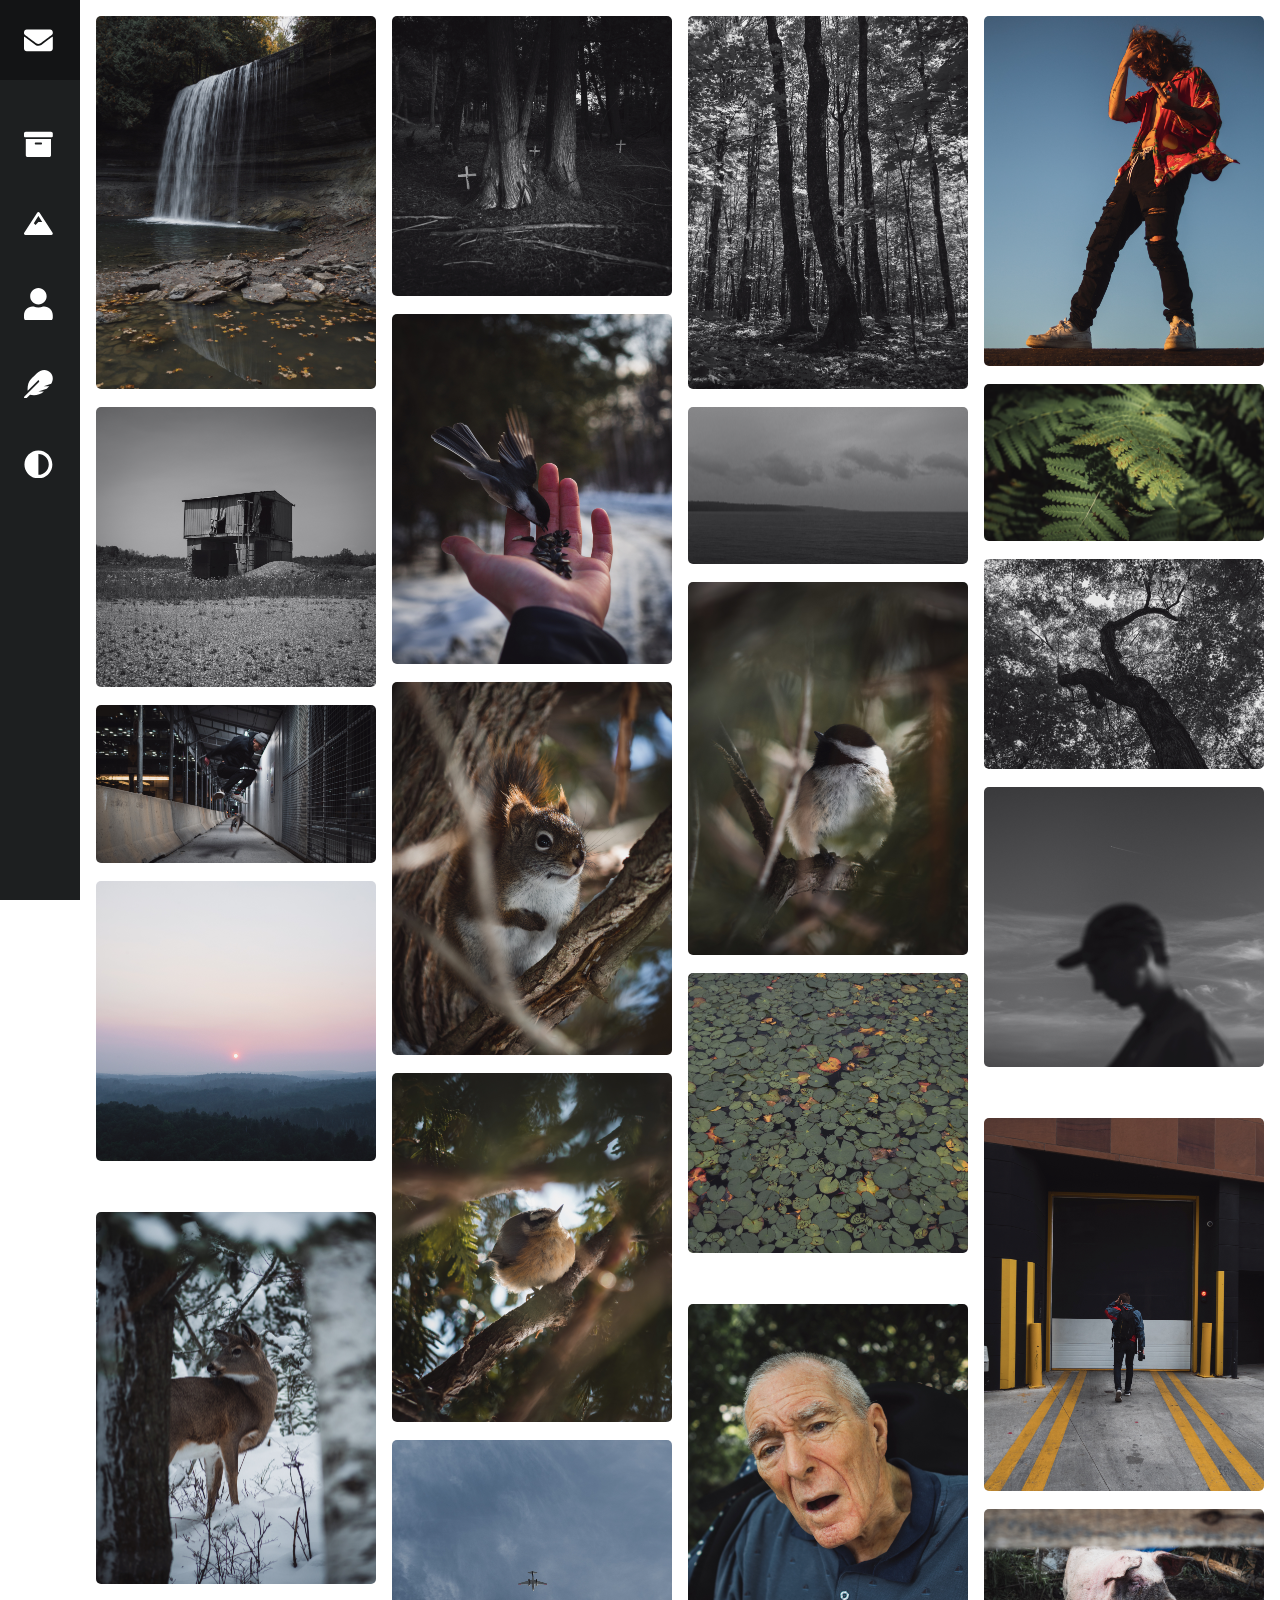
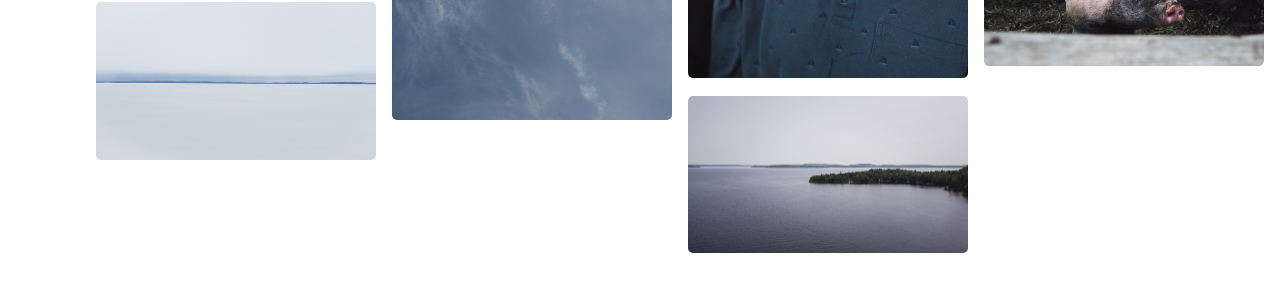
==== index.html @ 5388bd28 "Update index.html Trying out a change to the site to see if my files are updating" ====
<!DOCTYPE html>
<html lang="en">
    <meta charset="UTF-8">
    <meta http-equiv="X-UA-Compatible" content="IE=edge">
    <meta name="viewport" content="width=device-width, initial-scale=1.0">
    <title>Mvrshll</title>
    <link rel="icon" type="image/png" href="GFX/FAVICON/logo-16x16.png"/>
    <link rel="icon" type="image/png" href="GFX/FAVICON/logo-32x32.png"/>
    <link rel="icon" type="image/png" href="GFX/FAVICON/logo-96x96.png"/>
    <link rel="stylesheet" href="style.css">
    <style> @import url('https://fonts.googleapis.com/css2?family=Teko:wght@500&display=swap');</style>

    <!-- Google tag (gtag.js) -->
<script async src="https://www.googletagmanager.com/gtag/js?id=G-ZHPRBBFTCE"></script>
<script>
  window.dataLayer = window.dataLayer || [];
  function gtag(){dataLayer.push(arguments);}
  gtag('js', new Date());

  gtag('config', 'G-ZHPRBBFTCE');
  
</script>
</head>
<body>
    
    <nav class="navbar">
        <ul class="navbar-nav">
            <li class="mail">
                <a href="mailto:cammarshxll@gmail.com" class="nav-link">
                    <span class="link-text">Say Hello!</span>
                    <svg aria-hidden="true" focusable="false" data-prefix="fas" data-icon="envelope" class="svg-inline--fa fa-envelope fa-w-16" role="img" xmlns="http://www.w3.org/2000/svg" viewBox="0 0 512 512"><path fill="currentColor" d="M502.3 190.8c3.9-3.1 9.7-.2 9.7 4.7V400c0 26.5-21.5 48-48 48H48c-26.5 0-48-21.5-48-48V195.6c0-5 5.7-7.8 9.7-4.7 22.4 17.4 52.1 39.5 154.1 113.6 21.1 15.4 56.7 47.8 92.2 47.6 35.7.3 72-32.8 92.3-47.6 102-74.1 131.6-96.3 154-113.7zM256 320c23.2.4 56.6-29.2 73.4-41.4 132.7-96.3 142.8-104.7 173.4-128.7 5.8-4.5 9.2-11.5 9.2-18.9v-19c0-26.5-21.5-48-48-48H48C21.5 64 0 85.5 0 112v19c0 7.4 3.4 14.3 9.2 18.9 30.6 23.9 40.7 32.4 173.4 128.7 16.8 12.2 50.2 41.8 73.4 41.4z"></path>
                    </svg>
                </a>
            </li>
            <li class="nav-item">
                <a href="#place-1" onclick="Section1_visble()" class="nav-link">
                    <svg aria-hidden="true" focusable="false" data-prefix="fas" data-icon="archive" class="svg-inline--fa fa-archive fa-w-16" role="img" xmlns="http://www.w3.org/2000/svg" viewBox="0 0 512 512"><path fill="currentColor" d="M32 448c0 17.7 14.3 32 32 32h384c17.7 0 32-14.3 32-32V160H32v288zm160-212c0-6.6 5.4-12 12-12h104c6.6 0 12 5.4 12 12v8c0 6.6-5.4 12-12 12H204c-6.6 0-12-5.4-12-12v-8zM480 32H32C14.3 32 0 46.3 0 64v48c0 8.8 7.2 16 16 16h480c8.8 0 16-7.2 16-16V64c0-17.7-14.3-32-32-32z"></path></svg>
                    <span class="link-text">Archive</span> 
                </a>
            </li> 
            <li class="nav-item">
                <a href="#place-2" onclick="Section2_visble()" class="nav-link">  
                    <svg aria-hidden="true" focusable="false" data-prefix="fas" data-icon="mountain" class="svg-inline--fa fa-mountain fa-w-20" role="img" xmlns="http://www.w3.org/2000/svg" viewBox="0 0 640 512"><path fill="currentColor" d="M634.92 462.7l-288-448C341.03 5.54 330.89 0 320 0s-21.03 5.54-26.92 14.7l-288 448a32.001 32.001 0 0 0-1.17 32.64A32.004 32.004 0 0 0 32 512h576c11.71 0 22.48-6.39 28.09-16.67a31.983 31.983 0 0 0-1.17-32.63zM320 91.18L405.39 224H320l-64 64-38.06-38.06L320 91.18z"></path></svg>
                    <span class="link-text">Landscape</span> 
                </a>
            </li>
            <li class="nav-item">
                <a href="#place-3" onclick="Section3_visble()" class="nav-link">
                    <svg aria-hidden="true" focusable="false" data-prefix="fas" data-icon="user" class="svg-inline--fa fa-user fa-w-14" role="img" xmlns="http://www.w3.org/2000/svg" viewBox="0 0 448 512"><path fill="currentColor" d="M224 256c70.7 0 128-57.3 128-128S294.7 0 224 0 96 57.3 96 128s57.3 128 128 128zm89.6 32h-16.7c-22.2 10.2-46.9 16-72.9 16s-50.6-5.8-72.9-16h-16.7C60.2 288 0 348.2 0 422.4V464c0 26.5 21.5 48 48 48h352c26.5 0 48-21.5 48-48v-41.6c0-74.2-60.2-134.4-134.4-134.4z"></path>
                    </svg>
                    <span class="link-text">Portrait</span> 
                </a>
            </li>
            <li class="nav-item">
                <a href="#place-4" onclick="Section4_visble()" class="nav-link">
                    <svg aria-hidden="true" focusable="false" data-prefix="fas" data-icon="feather" class="svg-inline--fa fa-feather fa-w-16" role="img" xmlns="http://www.w3.org/2000/svg" viewBox="0 0 512 512"><path fill="currentColor" d="M467.14 44.84c-62.55-62.48-161.67-64.78-252.28 25.73-78.61 78.52-60.98 60.92-85.75 85.66-60.46 60.39-70.39 150.83-63.64 211.17l178.44-178.25c6.26-6.25 16.4-6.25 22.65 0s6.25 16.38 0 22.63L7.04 471.03c-9.38 9.37-9.38 24.57 0 33.94 9.38 9.37 24.6 9.37 33.98 0l66.1-66.03C159.42 454.65 279 457.11 353.95 384h-98.19l147.57-49.14c49.99-49.93 36.38-36.18 46.31-46.86h-97.78l131.54-43.8c45.44-74.46 34.31-148.84-16.26-199.36z"></path>
                    </svg>
                    <span class="link-text">Wildlife</span> 
                </a>
            </li>
            <li class="nav-item">
                <a href="#place-5" onclick="Section5_visble()" class="nav-link">
                    <svg aria-hidden="true" focusable="false" data-prefix="fas" data-icon="adjust" class="svg-inline--fa fa-adjust fa-w-16" role="img" xmlns="http://www.w3.org/2000/svg" viewBox="0 0 512 512"><path fill="currentColor" d="M8 256c0 136.966 111.033 248 248 248s248-111.034 248-248S392.966 8 256 8 8 119.033 8 256zm248 184V72c101.705 0 184 82.311 184 184 0 101.705-82.311 184-184 184z"></path>
                    </svg>
                    <span class="link-text">Monochrome</span> 
                </a>
            </li>
        </ul>
    </nav>

<main>

<div id="Section1">
    <div class="container">
        <div class="image">
            <img src="GFX/PHOTOGRAPHY/1.jpg" alt="">
        </div>
        <div class="image">
            <img src="GFX/PHOTOGRAPHY/2.jpg" alt="">
        </div>
        <div class="image">
            <img src="GFX/PHOTOGRAPHY/21.jpg" alt="">
        </div>
        <div class="image">
            <img src="GFX/PHOTOGRAPHY/4.jpg" alt="">
        </div>
        <div class="image">
            <img src="GFX/PHOTOGRAPHY/29.jpg" alt="">
        </div>
        <div class="image">
            <img src="GFX/PHOTOGRAPHY/5.jpg" alt="">
        </div>
        <div class="image">
            <img src="GFX/PHOTOGRAPHY/6.jpg" alt="">
        </div>
        <div class="image">
            <img src="GFX/PHOTOGRAPHY/14.jpg" alt="">
        </div>
        <div class="image">
            <img src="GFX/PHOTOGRAPHY/7.jpg" alt="">
        </div>
        <div class="image">
            <img src="GFX/PHOTOGRAPHY/8.jpg" alt="">
        </div>
        <div class="image">
            <img src="GFX/PHOTOGRAPHY/10.jpg" alt="">
        </div>
        <div class="image">
            <img src="GFX/PHOTOGRAPHY/11.jpg" alt="">
        </div>
        <div class="image">
            <img src="GFX/PHOTOGRAPHY/12.jpg" alt="">
        </div>
        <div class="image">
            <img src="GFX/PHOTOGRAPHY/15.jpg" alt="">
        </div>
        <div class="image">
            <img src="GFX/PHOTOGRAPHY/9.jpg" alt="">
        </div>
        <div class="image">
            <img src="GFX/PHOTOGRAPHY/16.jpg" alt="">
        </div>
        <div class="image">
            <img src="GFX/PHOTOGRAPHY/23.jpg" alt="">
        </div>
        <div class="image">
            <img src="GFX/PHOTOGRAPHY/17.jpg" alt="">
        </div>
        <div class="image">
            <img src="GFX/PHOTOGRAPHY/3.jpg" alt="">
        </div>
        <div class="image">
            <img src="GFX/PHOTOGRAPHY/18.jpg" alt="">
        </div>
        <div class="image">
            <img src="GFX/PHOTOGRAPHY/25.jpg" alt="">
        </div>
        <div class="image">
            <img src="GFX/PHOTOGRAPHY/13.jpg" alt="">
        </div>
        <div class="image">
            <img src="GFX/PHOTOGRAPHY/19.jpg" alt="">
        </div>
        <div class="image">
            <img src="GFX/PHOTOGRAPHY/28.jpg" alt="">
        </div>
        <div class="image">
            <img src="GFX/PHOTOGRAPHY/22.jpg" alt="">
        </div>
        <div class="image">
            <img src="GFX/PHOTOGRAPHY/24.jpg" alt="">
        </div>
        <div class="image">
            <img src="GFX/PHOTOGRAPHY/26.jpg" alt="">
        </div>
        <div class="image">
            <img src="GFX/PHOTOGRAPHY/27.jpg" alt="">
        </div>
    </div>
</div>

<!-- SECTION ONE ARCHIVE -->

<div id="Section2">
    <div class="container">
        <div class="image">
            <img src="GFX/PHOTOGRAPHY/16.jpg" alt="">
        </div>
        <div class="image">
            <img src="GFX/PHOTOGRAPHY/1.jpg" alt="">
        </div>
        <div class="image">
            <img src="GFX/PHOTOGRAPHY/3.jpg" alt="">
        </div>
        <div class="image">
            <img src="GFX/PHOTOGRAPHY/4.jpg" alt="">
        </div>
        <div class="image">
            <img src="GFX/PHOTOGRAPHY/11.jpg" alt="">
        </div>
        <div class="image">
            <img src="GFX/PHOTOGRAPHY/6.jpg" alt="">
        </div>
        <div class="image">
            <img src="GFX/PHOTOGRAPHY/25.jpg" alt="">
        </div>
        <div class="image">
            <img src="GFX/PHOTOGRAPHY/26.jpg" alt="">
        </div>
    </div>
</div>

<!-- SECTION TWO LANDSCAPE -->

<div id="Section3">
    <div class="container">
        <div class="image">
            <img src="GFX/PHOTOGRAPHY/17.jpg" alt="">
        </div>
        <div class="image">
            <img src="GFX/PHOTOGRAPHY/18.jpg" alt="">
        </div>
        <div class="image">
            <img src="GFX/PHOTOGRAPHY/19.jpg" alt="">
        </div>
        <div class="image">
            <img src="GFX/PHOTOGRAPHY/21.jpg" alt="">
        </div>
        <div class="image">
            <img src="GFX/PHOTOGRAPHY/22.jpg" alt="">
        </div>
    </div>
</div>

<!-- SECTION THREE PORTRAIT -->

<div id="Section4">
    <div class="container">
        <div class="image">
            <img src="GFX/PHOTOGRAPHY/10.jpg" alt="">
        </div>
        <div class="image">
            <img src="GFX/PHOTOGRAPHY/5.jpg" alt="">
        </div>
        <div class="image">
            <img src="GFX/PHOTOGRAPHY/7.jpg" alt="">
        </div>
        <div class="image">
            <img src="GFX/PHOTOGRAPHY/8.jpg" alt="">
        </div>
        <div class="image">
            <img src="GFX/PHOTOGRAPHY/9.jpg" alt="">
        </div>
        <div class="image">
            <img src="GFX/PHOTOGRAPHY/23.jpg" alt="">
        </div>
        <div class="image">
            <img src="GFX/PHOTOGRAPHY/24.jpg" alt="">
        </div>
    </div>
</div>

<!-- SECTION FOUR WILDLIFE -->

<div id="Section5">
    <div class="container">
        <div class="image">
            <img src="GFX/PHOTOGRAPHY/2.jpg" alt="">
        </div>
        <div class="image">
            <img src="GFX/PHOTOGRAPHY/12.jpg" alt="">
        </div>
        <div class="image">
            <img src="GFX/PHOTOGRAPHY/13.jpg" alt="">
        </div>
        <div class="image">
            <img src="GFX/PHOTOGRAPHY/14.jpg" alt="">
        </div>
        <div class="image">
            <img src="GFX/PHOTOGRAPHY/15.jpg" alt="">
        </div>
        <div class="image">
            <img src="GFX/PHOTOGRAPHY/19.jpg" alt="">
        </div>
        <div class="image">
            <img src="GFX/PHOTOGRAPHY/27.jpg" alt="">
        </div>
        <div class="image">
            <img src="GFX/PHOTOGRAPHY/28.jpg" alt="">
        </div>
        <div class="image">
            <img src="GFX/PHOTOGRAPHY/29.jpg" alt="">
        </div>
    </div>
</div>

<!-- SECTION FIVE MONOCHROME -->


</main>
<script src="./main.js"></script>
</body>
</html>
---- style.css ----
:root {
    font-size: 16px;
    font-family: 'Teko', sans-serif;
    --text-primary: #ffffff;
    --text-secondary: #e1e1e1;
    --bg-primary: #1D1F20;
    --bg-secondary: #131415;
    --bg-main: #ffffff;
}

body {
    color: black;
    background-color: var(--bg-main);
    margin: 0;
    padding: 0;
    scroll-behavior: smooth;
}

body::-webkit-scrollbar {
    width: 0.8rem;
}

body::-webkit-scrollbar-track {
    background-color: var(--bg-main);
}

body::-webkit-scrollbar-thumb {
    background-color: var(--bg-primary);
}

/* BODY */

nav {
    z-index: 1;
}

.navbar {
    position: fixed;
    background-color: var(--bg-primary);
}

.navbar-nav {
    list-style: none;
    padding: 0;
    margin-top: 0;
    display: flex;
    flex-direction: column;
    align-items: center;
}

.nav-item {
    width: 100%;
    font-size: 1.3rem;
}

.nav-link {
    display: flex;
    align-items: center;
    flex-direction: row;
    height: 5rem;
    color: var(--text-primary);
    text-decoration: none;
    transition: var(--transition-speed);
}

.nav-link:hover {
    background: var(--bg-secondary);
    color: var(--text-secondary);
}

.nav-link svg {
    width: 1.8rem;
    margin: 0 1.5rem;
    margin-right: -0.5rem;
}

.link-text {
    display: none;
    margin-left: 1.8rem;
    margin-top: 0.4rem;
}

.navbar:hover .link-text {
    display: block;
}

.mail {
    font-weight: bold;
    margin-bottom: 1.5rem;
    color: var(--text-primary);
    background: var(--bg-secondary);
    font-size: 1.8rem;
    width: 100%;
}

.mail svg {
    transform: rotate(0deg);
    transition: transform 500ms;
}

.navbar:hover .mail svg {
    transform: rotate(360deg);
}

/* NAVIGATION BAR */

main {
    margin-left: 5rem;
    padding: 0.4rem;
}

.container {
    position: relative;
    column-count: 4;
    padding: 10px;
}

.image {
    display: inline-block;
    margin-bottom: 10px;
}

img {
    width: 100%;
    border-radius: 5px;
}

#Section2 {
    display: none;
  }
#Section3 {
    display: none;
  }
#Section4 {
    display: none;
  }
#Section5 {
    display: none;
  }

/* PHOTO GRID */

@media only screen and (max-width: 600px) {

    .navbar {
        bottom: 0;
        width: 100vw;
        height: 5rem;
    }

    .mail {
        display: none;
    }

    .navbar-nav {
        flex-direction: row;
    }

    .nav-link {
        justify-content: center;
    }

    main {
        margin: 0;
    }

    .navbar:hover .link-text {
        display: none;
    }

    .nav-link svg {
        margin-left: -0.5rem;
    }

}

@media only screen and (min-width: 600px) {
    
    .navbar {
        top: 0;
        width: 5rem;
        height: 100vh;
    }

    .navbar:hover {
        width: 16rem
    }

}

/* QUERIES FOR NAV */

@media only screen and (max-width: 1024px){

    .container {
        column-count: 3;
    }

}


@media only screen and (max-width: 812px){

    .container {
        column-count: 2;
    }

}

@media only screen and (max-width: 500px){

    .container {
        column-count: 1;
    }

}

/* QUERIES FOR GRID */
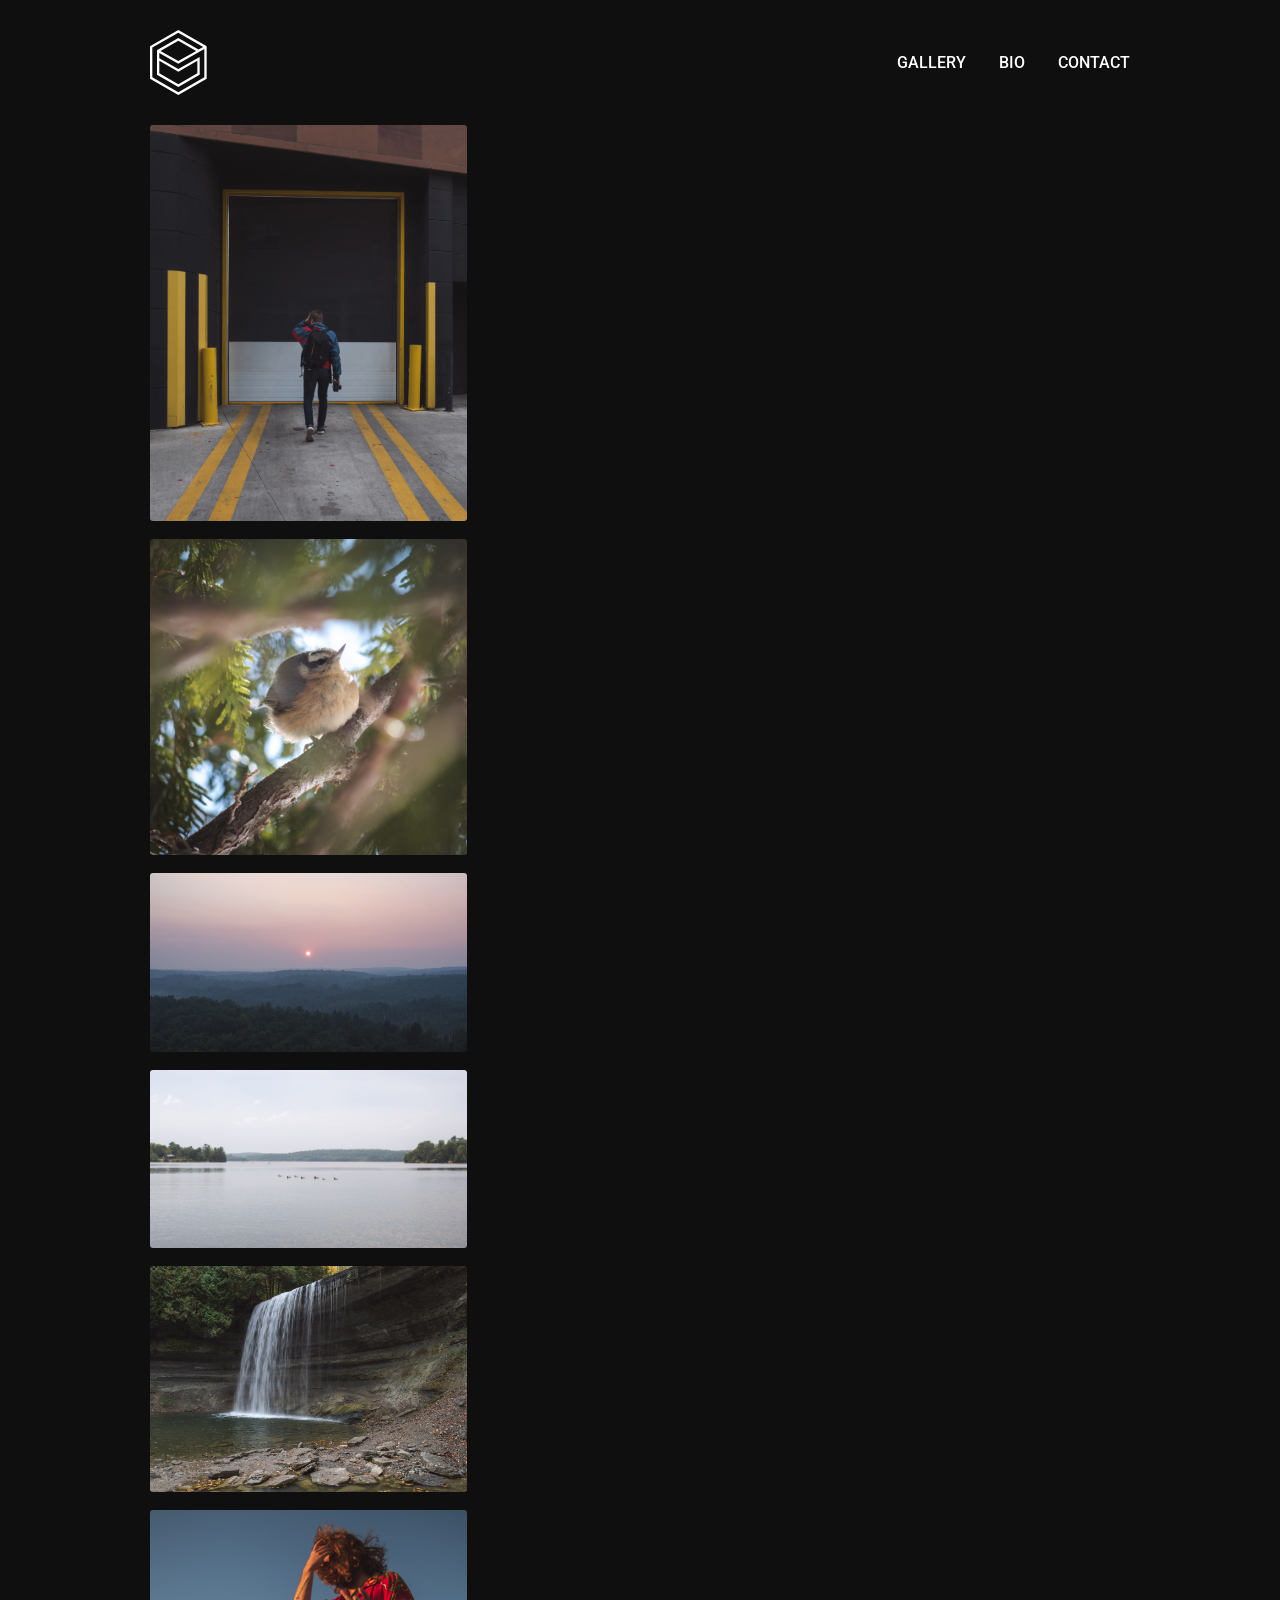
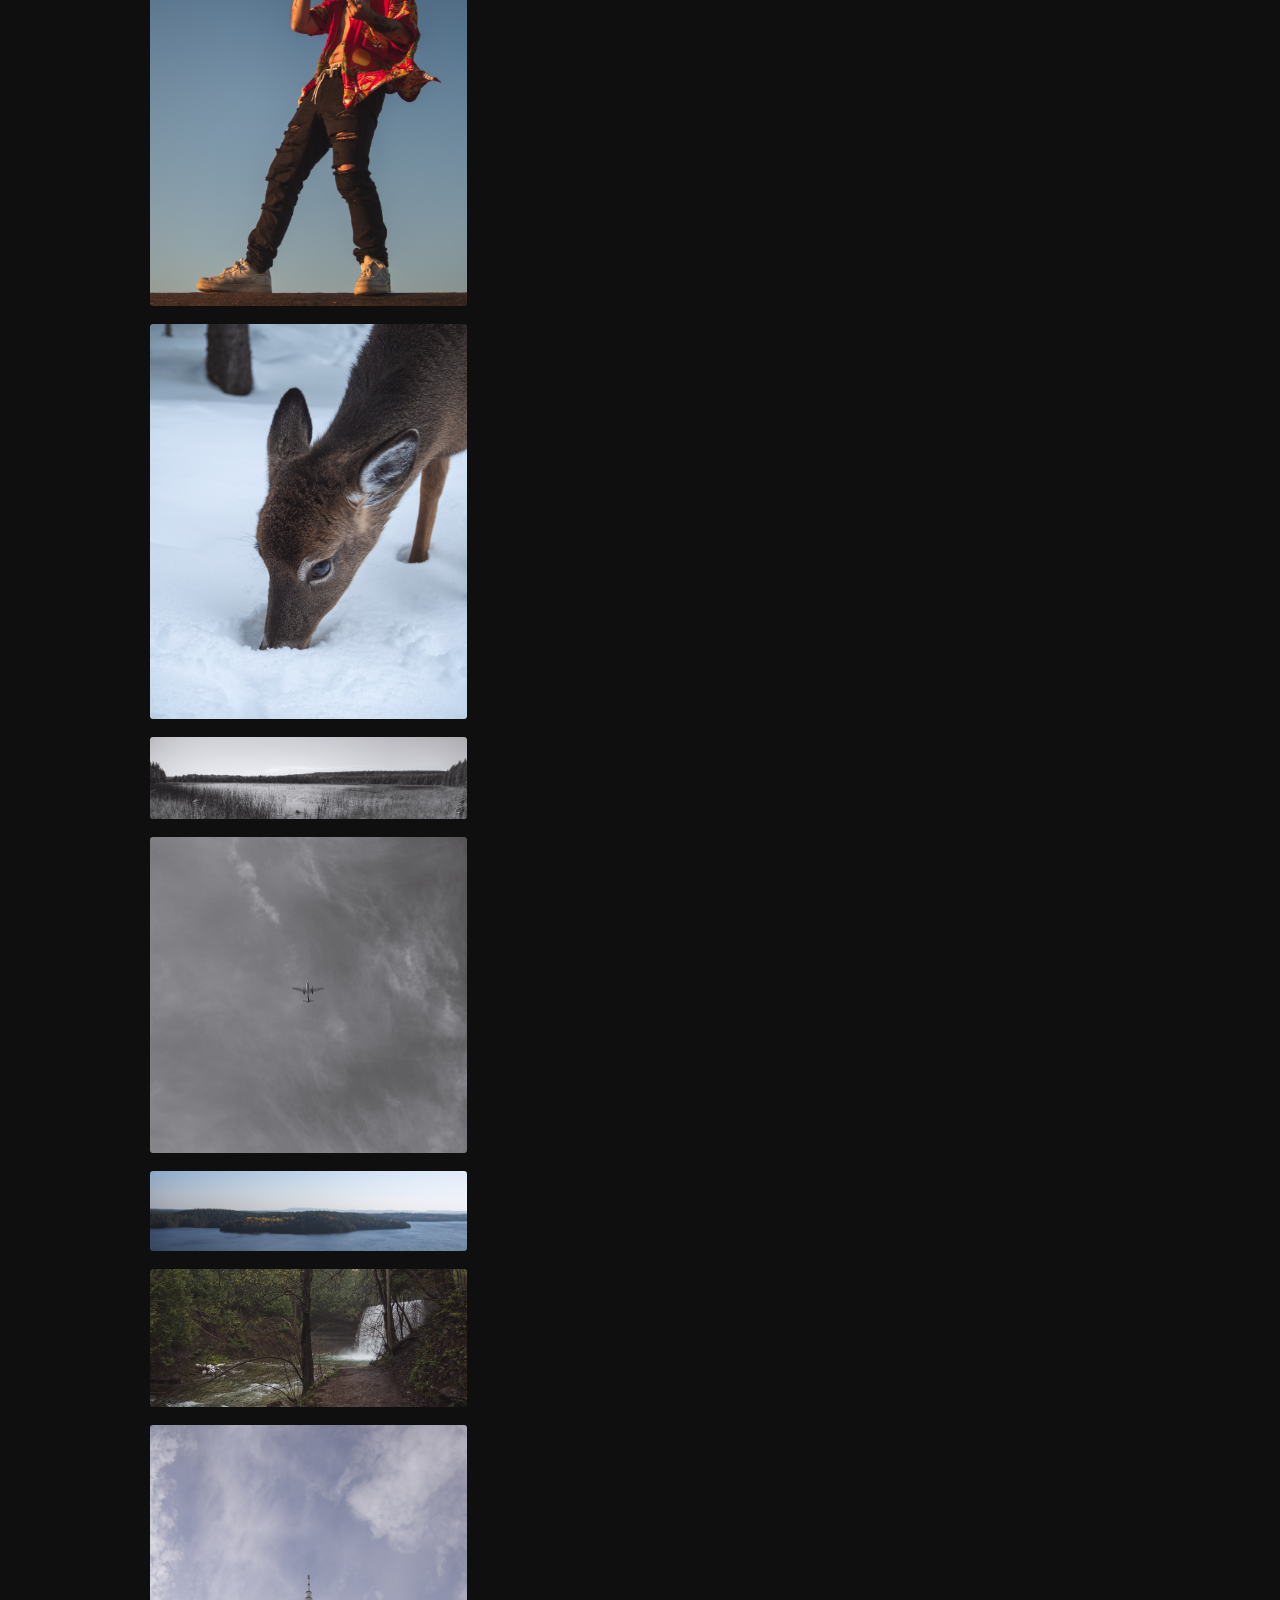
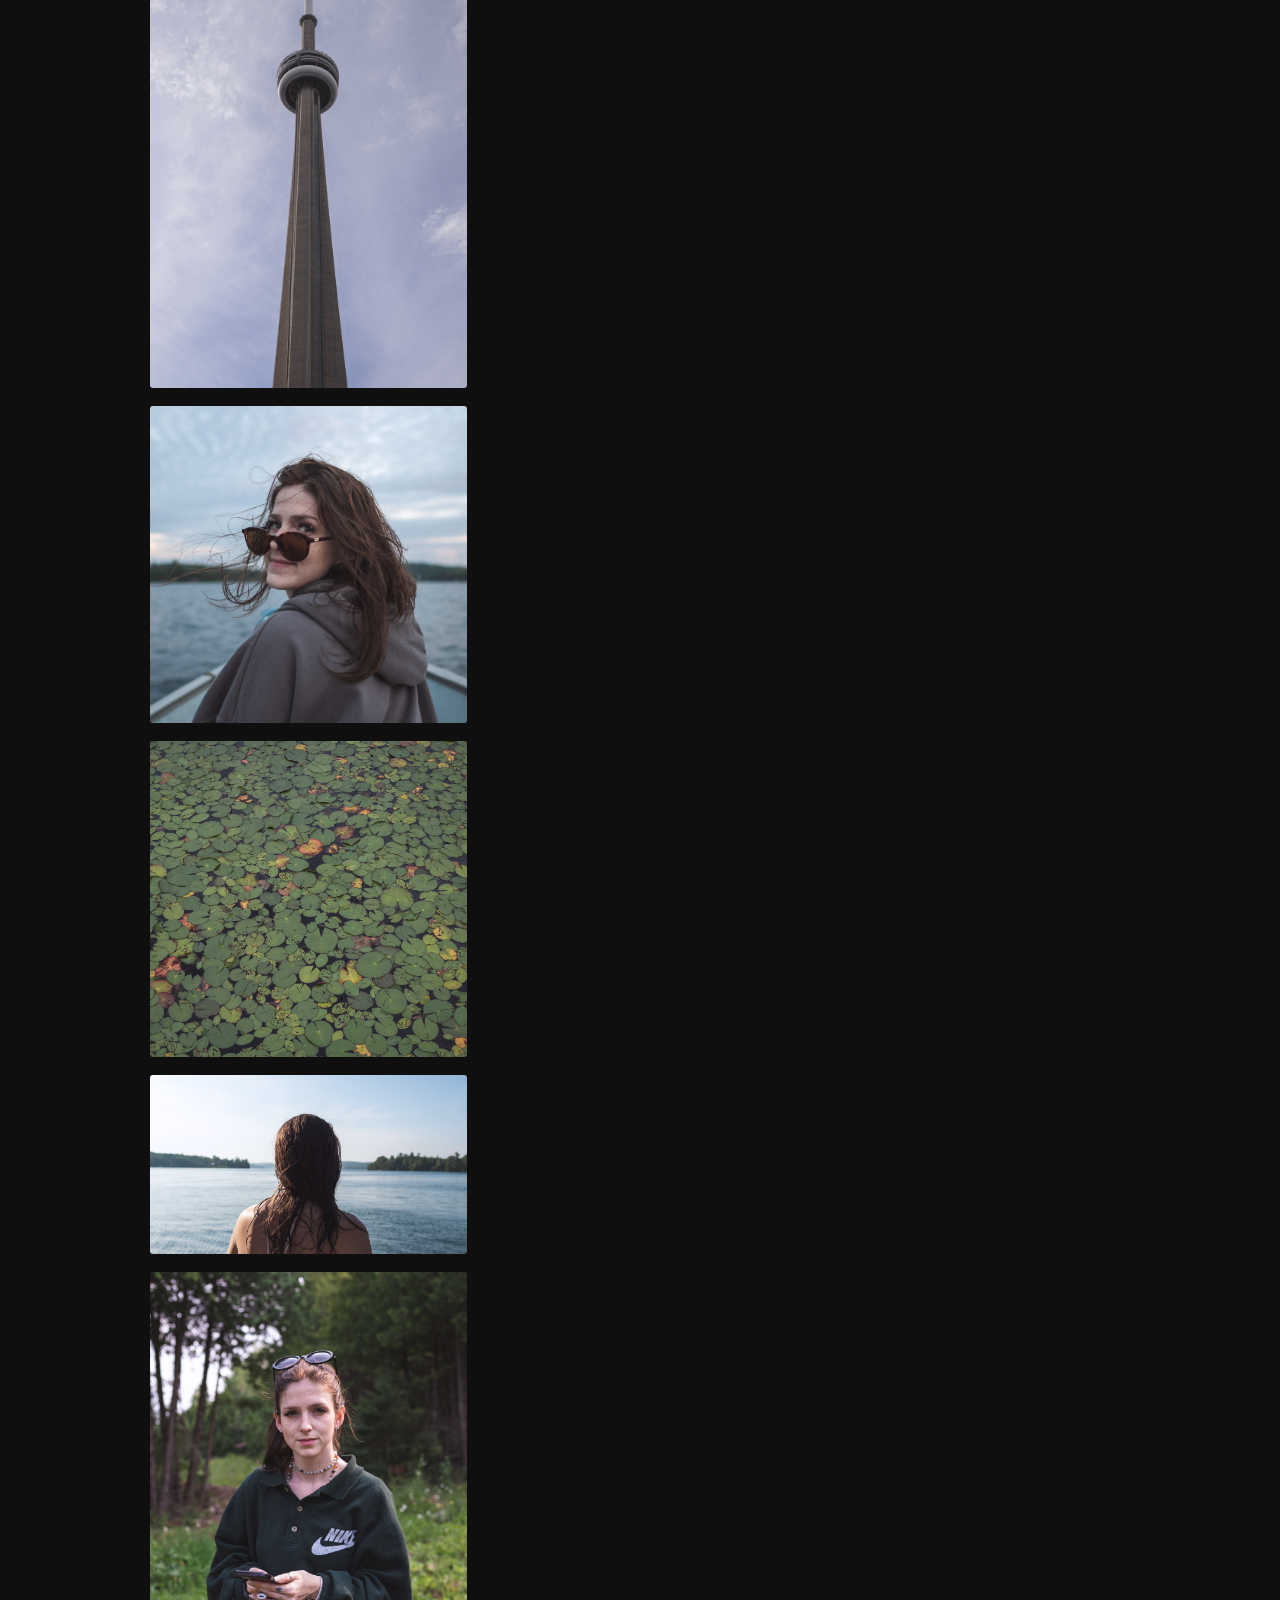
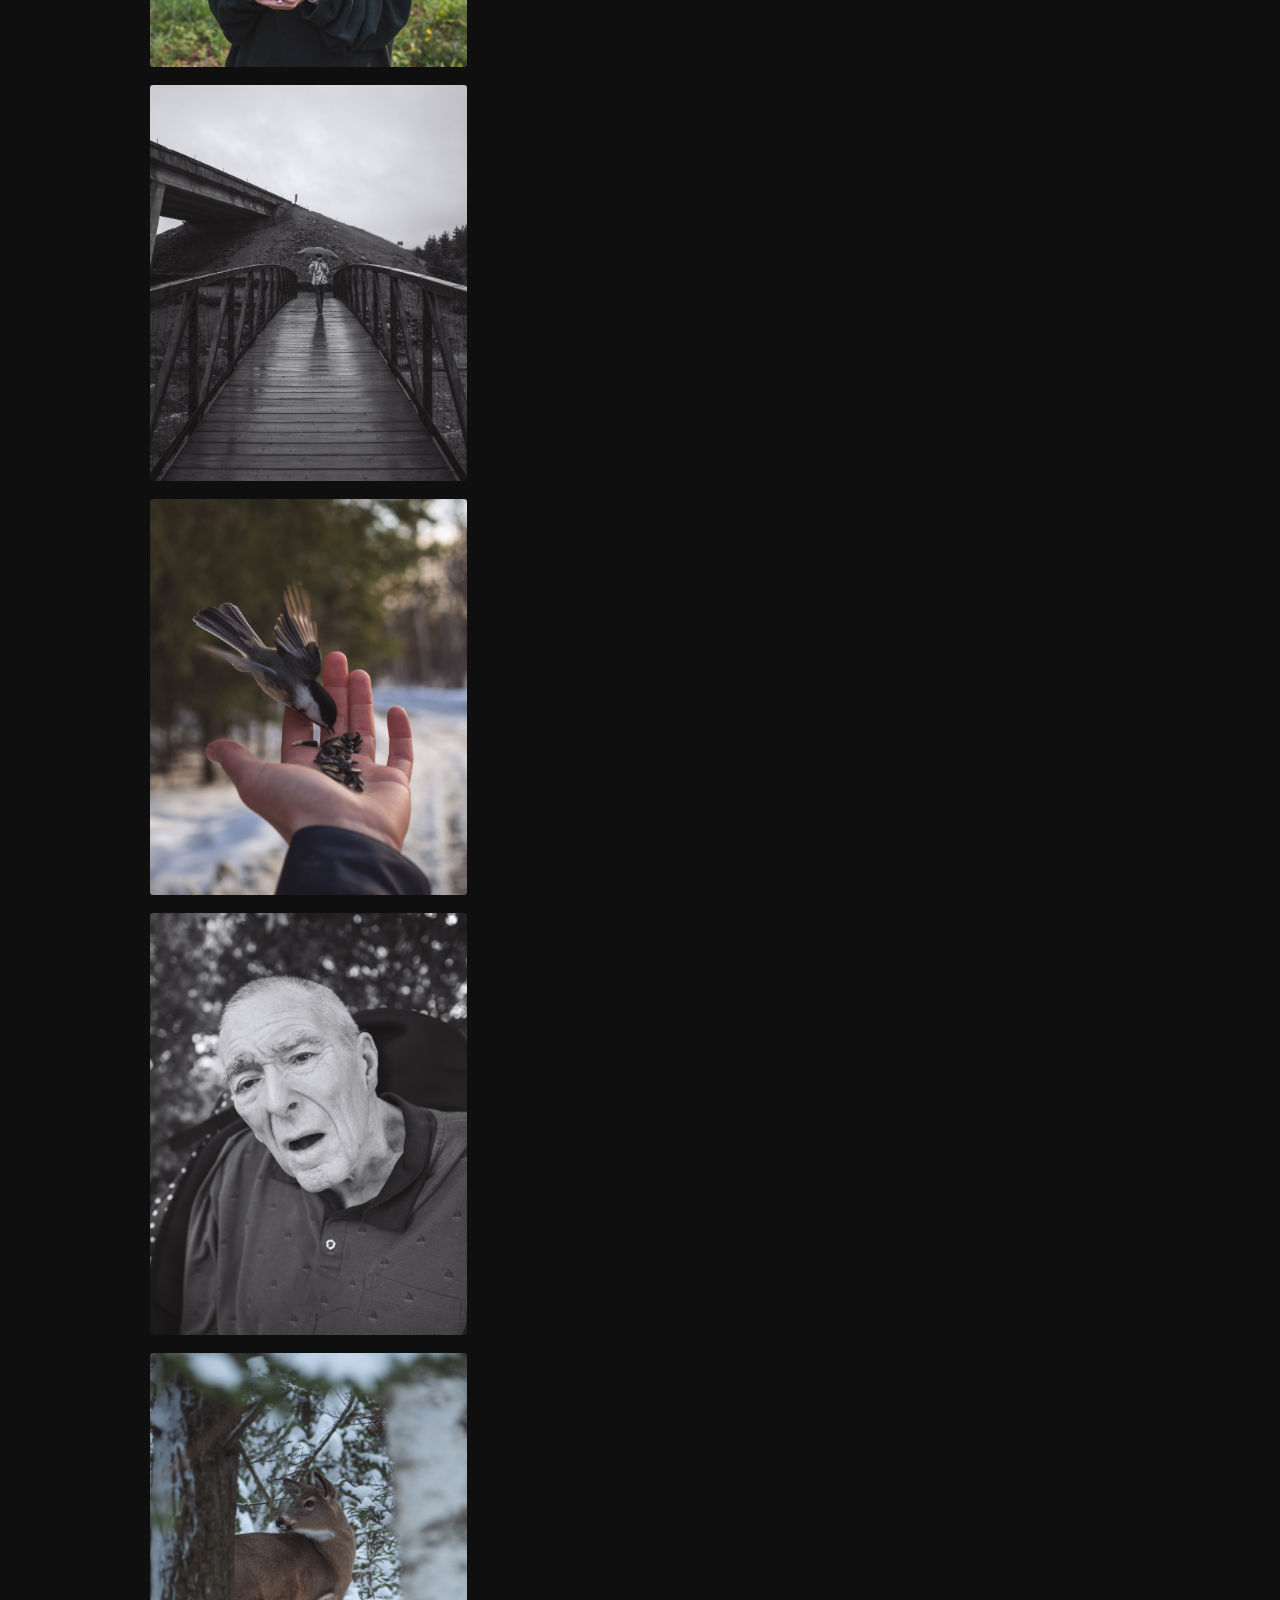
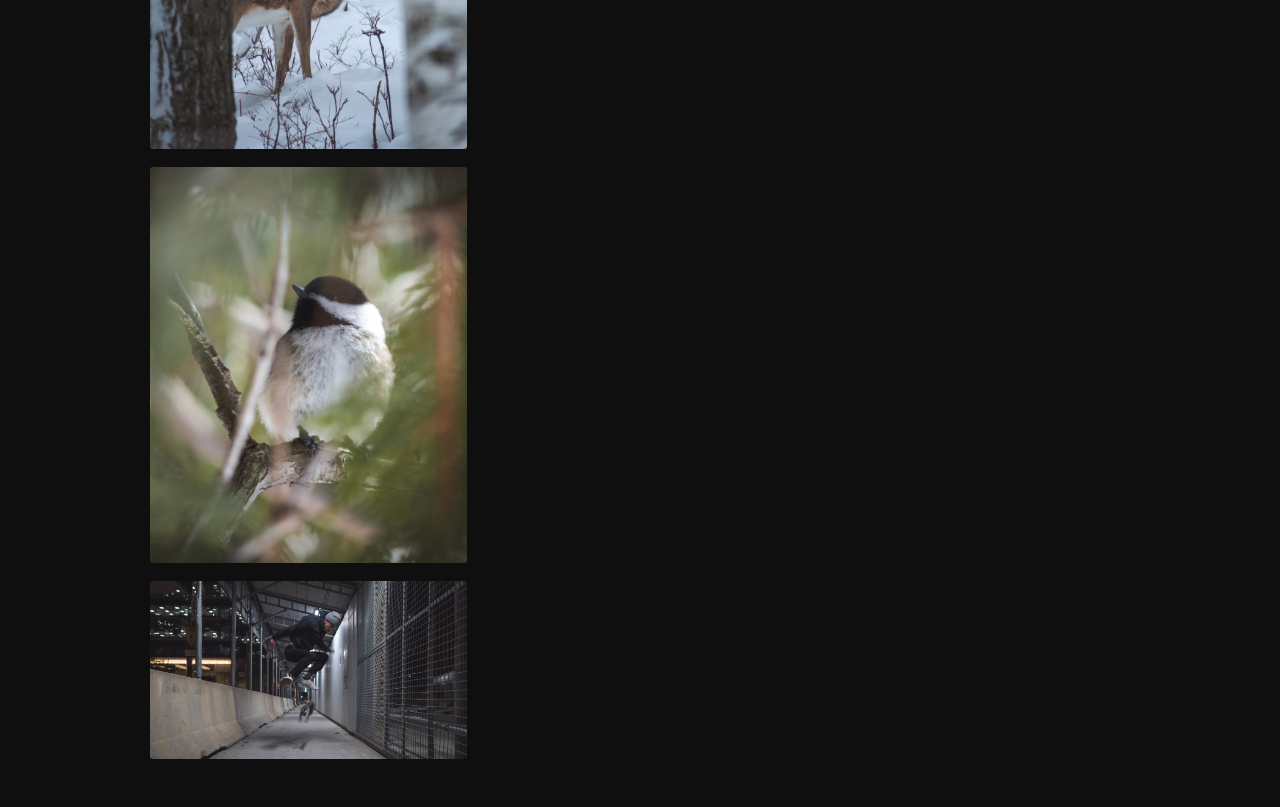
==== commit c2fb8850: "Full Site Refresh A site that is a work in progress still, but the files are ready to upload." ====
--- a/index.html
+++ b/index.html
@@ -1,283 +1,60 @@
-<!DOCTYPE html>
+<!doctype html>
 <html lang="en">
-    <meta charset="UTF-8">
-    <meta http-equiv="X-UA-Compatible" content="IE=edge">
-    <meta name="viewport" content="width=device-width, initial-scale=1.0">
-    <title>Mvrshll</title>
-    <link rel="icon" type="image/png" href="GFX/FAVICON/logo-16x16.png"/>
-    <link rel="icon" type="image/png" href="GFX/FAVICON/logo-32x32.png"/>
-    <link rel="icon" type="image/png" href="GFX/FAVICON/logo-96x96.png"/>
-    <link rel="stylesheet" href="style.css">
-    <style> @import url('https://fonts.googleapis.com/css2?family=Teko:wght@500&display=swap');</style>
-
-    <!-- Google tag (gtag.js) -->
-<script async src="https://www.googletagmanager.com/gtag/js?id=G-ZHPRBBFTCE"></script>
-<script>
-  window.dataLayer = window.dataLayer || [];
-  function gtag(){dataLayer.push(arguments);}
-  gtag('js', new Date());
-
-  gtag('config', 'G-ZHPRBBFTCE');
-  
-</script>
+<head>
+  <meta charset="utf-8" />
+  <meta name="viewport" content="width=device-width,initial-scale=1" />
+  <title>Cameron Marshall — Photography Portfolio</title>
+  <meta name="description" content="Personal photography portfolio and playground by Cameron Marshall. Full uncompressed images, randomized grid." />
+  <script async src="https://www.googletagmanager.com/gtag/js?id=G-ZHPRBBFTCE"></script>
+  <script>
+    window.dataLayer = window.dataLayer || [];
+    function gtag(){dataLayer.push(arguments);}
+    gtag('js', new Date());
+    gtag('config','G-ZHPRBBFTCE');
+  </script>
+  <link rel="icon" type="image/png" href="GFX/FAVICON/logo-16x16.png"/>
+  <link rel="icon" type="image/png" href="GFX/FAVICON/logo-32x32.png"/>
+  <link rel="icon" type="image/png" href="GFX/FAVICON/logo-96x96.png"/>
+  <link rel="preconnect" href="https://fonts.googleapis.com">
+  <link href="https://fonts.googleapis.com/css2?family=Roboto:wght@400;500;900&display=swap" rel="stylesheet">
+  <link rel="stylesheet" href="style.css" />
 </head>
 <body>
-    
-    <nav class="navbar">
-        <ul class="navbar-nav">
-            <li class="mail">
-                <a href="mailto:cammarshxll@gmail.com" class="nav-link">
-                    <span class="link-text">Say Hello!</span>
-                    <svg aria-hidden="true" focusable="false" data-prefix="fas" data-icon="envelope" class="svg-inline--fa fa-envelope fa-w-16" role="img" xmlns="http://www.w3.org/2000/svg" viewBox="0 0 512 512"><path fill="currentColor" d="M502.3 190.8c3.9-3.1 9.7-.2 9.7 4.7V400c0 26.5-21.5 48-48 48H48c-26.5 0-48-21.5-48-48V195.6c0-5 5.7-7.8 9.7-4.7 22.4 17.4 52.1 39.5 154.1 113.6 21.1 15.4 56.7 47.8 92.2 47.6 35.7.3 72-32.8 92.3-47.6 102-74.1 131.6-96.3 154-113.7zM256 320c23.2.4 56.6-29.2 73.4-41.4 132.7-96.3 142.8-104.7 173.4-128.7 5.8-4.5 9.2-11.5 9.2-18.9v-19c0-26.5-21.5-48-48-48H48C21.5 64 0 85.5 0 112v19c0 7.4 3.4 14.3 9.2 18.9 30.6 23.9 40.7 32.4 173.4 128.7 16.8 12.2 50.2 41.8 73.4 41.4z"></path>
-                    </svg>
-                </a>
-            </li>
-            <li class="nav-item">
-                <a href="#place-1" onclick="Section1_visble()" class="nav-link">
-                    <svg aria-hidden="true" focusable="false" data-prefix="fas" data-icon="archive" class="svg-inline--fa fa-archive fa-w-16" role="img" xmlns="http://www.w3.org/2000/svg" viewBox="0 0 512 512"><path fill="currentColor" d="M32 448c0 17.7 14.3 32 32 32h384c17.7 0 32-14.3 32-32V160H32v288zm160-212c0-6.6 5.4-12 12-12h104c6.6 0 12 5.4 12 12v8c0 6.6-5.4 12-12 12H204c-6.6 0-12-5.4-12-12v-8zM480 32H32C14.3 32 0 46.3 0 64v48c0 8.8 7.2 16 16 16h480c8.8 0 16-7.2 16-16V64c0-17.7-14.3-32-32-32z"></path></svg>
-                    <span class="link-text">Archive</span> 
-                </a>
-            </li> 
-            <li class="nav-item">
-                <a href="#place-2" onclick="Section2_visble()" class="nav-link">  
-                    <svg aria-hidden="true" focusable="false" data-prefix="fas" data-icon="mountain" class="svg-inline--fa fa-mountain fa-w-20" role="img" xmlns="http://www.w3.org/2000/svg" viewBox="0 0 640 512"><path fill="currentColor" d="M634.92 462.7l-288-448C341.03 5.54 330.89 0 320 0s-21.03 5.54-26.92 14.7l-288 448a32.001 32.001 0 0 0-1.17 32.64A32.004 32.004 0 0 0 32 512h576c11.71 0 22.48-6.39 28.09-16.67a31.983 31.983 0 0 0-1.17-32.63zM320 91.18L405.39 224H320l-64 64-38.06-38.06L320 91.18z"></path></svg>
-                    <span class="link-text">Landscape</span> 
-                </a>
-            </li>
-            <li class="nav-item">
-                <a href="#place-3" onclick="Section3_visble()" class="nav-link">
-                    <svg aria-hidden="true" focusable="false" data-prefix="fas" data-icon="user" class="svg-inline--fa fa-user fa-w-14" role="img" xmlns="http://www.w3.org/2000/svg" viewBox="0 0 448 512"><path fill="currentColor" d="M224 256c70.7 0 128-57.3 128-128S294.7 0 224 0 96 57.3 96 128s57.3 128 128 128zm89.6 32h-16.7c-22.2 10.2-46.9 16-72.9 16s-50.6-5.8-72.9-16h-16.7C60.2 288 0 348.2 0 422.4V464c0 26.5 21.5 48 48 48h352c26.5 0 48-21.5 48-48v-41.6c0-74.2-60.2-134.4-134.4-134.4z"></path>
-                    </svg>
-                    <span class="link-text">Portrait</span> 
-                </a>
-            </li>
-            <li class="nav-item">
-                <a href="#place-4" onclick="Section4_visble()" class="nav-link">
-                    <svg aria-hidden="true" focusable="false" data-prefix="fas" data-icon="feather" class="svg-inline--fa fa-feather fa-w-16" role="img" xmlns="http://www.w3.org/2000/svg" viewBox="0 0 512 512"><path fill="currentColor" d="M467.14 44.84c-62.55-62.48-161.67-64.78-252.28 25.73-78.61 78.52-60.98 60.92-85.75 85.66-60.46 60.39-70.39 150.83-63.64 211.17l178.44-178.25c6.26-6.25 16.4-6.25 22.65 0s6.25 16.38 0 22.63L7.04 471.03c-9.38 9.37-9.38 24.57 0 33.94 9.38 9.37 24.6 9.37 33.98 0l66.1-66.03C159.42 454.65 279 457.11 353.95 384h-98.19l147.57-49.14c49.99-49.93 36.38-36.18 46.31-46.86h-97.78l131.54-43.8c45.44-74.46 34.31-148.84-16.26-199.36z"></path>
-                    </svg>
-                    <span class="link-text">Wildlife</span> 
-                </a>
-            </li>
-            <li class="nav-item">
-                <a href="#place-5" onclick="Section5_visble()" class="nav-link">
-                    <svg aria-hidden="true" focusable="false" data-prefix="fas" data-icon="adjust" class="svg-inline--fa fa-adjust fa-w-16" role="img" xmlns="http://www.w3.org/2000/svg" viewBox="0 0 512 512"><path fill="currentColor" d="M8 256c0 136.966 111.033 248 248 248s248-111.034 248-248S392.966 8 256 8 8 119.033 8 256zm248 184V72c101.705 0 184 82.311 184 184 0 101.705-82.311 184-184 184z"></path>
-                    </svg>
-                    <span class="link-text">Monochrome</span> 
-                </a>
-            </li>
-        </ul>
+  <header class="nav">
+    <img src="GFX/LOGO/Logo-main.svg" alt="Cameron Marshall Logo" class="logo-img">
+    <nav class="nav-links">
+      <a href="index.html">Gallery</a>
+      <a href="about.html">Bio</a>
+      <a href="mailto:cammarshxll@gmail.com">Contact</a>
     </nav>
+    <button class="hamburger" id="hamburger" aria-label="Open menu">☰</button>
+  </header>
 
-<main>
+  <div class="menu-overlay" id="menuOverlay" hidden>
+    <div class="menu-backdrop"></div>
+    <nav class="menu-nav">
+      <a href="index.html">Gallery</a>
+      <a href="about.html">Bio</a>
+      <a href="mailto:cammarshxll@gmail.com">Contact</a>
+      <button class="menu-close" aria-label="Close menu">×</button>
+    </nav>
+  </div>
 
-<div id="Section1">
-    <div class="container">
-        <div class="image">
-            <img src="GFX/PHOTOGRAPHY/1.jpg" alt="">
-        </div>
-        <div class="image">
-            <img src="GFX/PHOTOGRAPHY/2.jpg" alt="">
-        </div>
-        <div class="image">
-            <img src="GFX/PHOTOGRAPHY/21.jpg" alt="">
-        </div>
-        <div class="image">
-            <img src="GFX/PHOTOGRAPHY/4.jpg" alt="">
-        </div>
-        <div class="image">
-            <img src="GFX/PHOTOGRAPHY/29.jpg" alt="">
-        </div>
-        <div class="image">
-            <img src="GFX/PHOTOGRAPHY/5.jpg" alt="">
-        </div>
-        <div class="image">
-            <img src="GFX/PHOTOGRAPHY/6.jpg" alt="">
-        </div>
-        <div class="image">
-            <img src="GFX/PHOTOGRAPHY/14.jpg" alt="">
-        </div>
-        <div class="image">
-            <img src="GFX/PHOTOGRAPHY/7.jpg" alt="">
-        </div>
-        <div class="image">
-            <img src="GFX/PHOTOGRAPHY/8.jpg" alt="">
-        </div>
-        <div class="image">
-            <img src="GFX/PHOTOGRAPHY/10.jpg" alt="">
-        </div>
-        <div class="image">
-            <img src="GFX/PHOTOGRAPHY/11.jpg" alt="">
-        </div>
-        <div class="image">
-            <img src="GFX/PHOTOGRAPHY/12.jpg" alt="">
-        </div>
-        <div class="image">
-            <img src="GFX/PHOTOGRAPHY/15.jpg" alt="">
-        </div>
-        <div class="image">
-            <img src="GFX/PHOTOGRAPHY/9.jpg" alt="">
-        </div>
-        <div class="image">
-            <img src="GFX/PHOTOGRAPHY/16.jpg" alt="">
-        </div>
-        <div class="image">
-            <img src="GFX/PHOTOGRAPHY/23.jpg" alt="">
-        </div>
-        <div class="image">
-            <img src="GFX/PHOTOGRAPHY/17.jpg" alt="">
-        </div>
-        <div class="image">
-            <img src="GFX/PHOTOGRAPHY/3.jpg" alt="">
-        </div>
-        <div class="image">
-            <img src="GFX/PHOTOGRAPHY/18.jpg" alt="">
-        </div>
-        <div class="image">
-            <img src="GFX/PHOTOGRAPHY/25.jpg" alt="">
-        </div>
-        <div class="image">
-            <img src="GFX/PHOTOGRAPHY/13.jpg" alt="">
-        </div>
-        <div class="image">
-            <img src="GFX/PHOTOGRAPHY/19.jpg" alt="">
-        </div>
-        <div class="image">
-            <img src="GFX/PHOTOGRAPHY/28.jpg" alt="">
-        </div>
-        <div class="image">
-            <img src="GFX/PHOTOGRAPHY/22.jpg" alt="">
-        </div>
-        <div class="image">
-            <img src="GFX/PHOTOGRAPHY/24.jpg" alt="">
-        </div>
-        <div class="image">
-            <img src="GFX/PHOTOGRAPHY/26.jpg" alt="">
-        </div>
-        <div class="image">
-            <img src="GFX/PHOTOGRAPHY/27.jpg" alt="">
-        </div>
+  <main class="grid" id="grid"></main>
+
+  <div class="modal" id="modal" hidden>
+    <div class="modal-backdrop"></div>
+    <div class="modal-figure">
+      <button class="close" aria-label="Close">×</button>
+      <button class="arrow left" aria-label="Previous">‹</button>
+      <button class="arrow right" aria-label="Next">›</button>
+      <img id="modal-img" alt="" />
+      <div class="caption-bar">
+        <span id="modal-exif"></span>
+      </div>
     </div>
-</div>
+  </div>
 
-<!-- SECTION ONE ARCHIVE -->
-
-<div id="Section2">
-    <div class="container">
-        <div class="image">
-            <img src="GFX/PHOTOGRAPHY/16.jpg" alt="">
-        </div>
-        <div class="image">
-            <img src="GFX/PHOTOGRAPHY/1.jpg" alt="">
-        </div>
-        <div class="image">
-            <img src="GFX/PHOTOGRAPHY/3.jpg" alt="">
-        </div>
-        <div class="image">
-            <img src="GFX/PHOTOGRAPHY/4.jpg" alt="">
-        </div>
-        <div class="image">
-            <img src="GFX/PHOTOGRAPHY/11.jpg" alt="">
-        </div>
-        <div class="image">
-            <img src="GFX/PHOTOGRAPHY/6.jpg" alt="">
-        </div>
-        <div class="image">
-            <img src="GFX/PHOTOGRAPHY/25.jpg" alt="">
-        </div>
-        <div class="image">
-            <img src="GFX/PHOTOGRAPHY/26.jpg" alt="">
-        </div>
-    </div>
-</div>
-
-<!-- SECTION TWO LANDSCAPE -->
-
-<div id="Section3">
-    <div class="container">
-        <div class="image">
-            <img src="GFX/PHOTOGRAPHY/17.jpg" alt="">
-        </div>
-        <div class="image">
-            <img src="GFX/PHOTOGRAPHY/18.jpg" alt="">
-        </div>
-        <div class="image">
-            <img src="GFX/PHOTOGRAPHY/19.jpg" alt="">
-        </div>
-        <div class="image">
-            <img src="GFX/PHOTOGRAPHY/21.jpg" alt="">
-        </div>
-        <div class="image">
-            <img src="GFX/PHOTOGRAPHY/22.jpg" alt="">
-        </div>
-    </div>
-</div>
-
-<!-- SECTION THREE PORTRAIT -->
-
-<div id="Section4">
-    <div class="container">
-        <div class="image">
-            <img src="GFX/PHOTOGRAPHY/10.jpg" alt="">
-        </div>
-        <div class="image">
-            <img src="GFX/PHOTOGRAPHY/5.jpg" alt="">
-        </div>
-        <div class="image">
-            <img src="GFX/PHOTOGRAPHY/7.jpg" alt="">
-        </div>
-        <div class="image">
-            <img src="GFX/PHOTOGRAPHY/8.jpg" alt="">
-        </div>
-        <div class="image">
-            <img src="GFX/PHOTOGRAPHY/9.jpg" alt="">
-        </div>
-        <div class="image">
-            <img src="GFX/PHOTOGRAPHY/23.jpg" alt="">
-        </div>
-        <div class="image">
-            <img src="GFX/PHOTOGRAPHY/24.jpg" alt="">
-        </div>
-    </div>
-</div>
-
-<!-- SECTION FOUR WILDLIFE -->
-
-<div id="Section5">
-    <div class="container">
-        <div class="image">
-            <img src="GFX/PHOTOGRAPHY/2.jpg" alt="">
-        </div>
-        <div class="image">
-            <img src="GFX/PHOTOGRAPHY/12.jpg" alt="">
-        </div>
-        <div class="image">
-            <img src="GFX/PHOTOGRAPHY/13.jpg" alt="">
-        </div>
-        <div class="image">
-            <img src="GFX/PHOTOGRAPHY/14.jpg" alt="">
-        </div>
-        <div class="image">
-            <img src="GFX/PHOTOGRAPHY/15.jpg" alt="">
-        </div>
-        <div class="image">
-            <img src="GFX/PHOTOGRAPHY/19.jpg" alt="">
-        </div>
-        <div class="image">
-            <img src="GFX/PHOTOGRAPHY/27.jpg" alt="">
-        </div>
-        <div class="image">
-            <img src="GFX/PHOTOGRAPHY/28.jpg" alt="">
-        </div>
-        <div class="image">
-            <img src="GFX/PHOTOGRAPHY/29.jpg" alt="">
-        </div>
-    </div>
-</div>
-
-<!-- SECTION FIVE MONOCHROME -->
-
-
-</main>
-<script src="./main.js"></script>
+  <script src="script.js"></script>
 </body>
-</html>+</html>
--- a/style.css
+++ b/style.css
@@ -1,218 +1,375 @@
 :root {
-    font-size: 16px;
-    font-family: 'Teko', sans-serif;
-    --text-primary: #ffffff;
-    --text-secondary: #e1e1e1;
-    --bg-primary: #1D1F20;
-    --bg-secondary: #131415;
-    --bg-main: #ffffff;
-}
-
+  --bg: #0F0F0F;
+  --fg: #FFFFFF;
+  --gap: 15px;
+  --side: 150px;
+}
+
+* {
+  box-sizing: border-box;
+  margin: 0;
+  padding: 0
+}
+
+html,
 body {
-    color: black;
-    background-color: var(--bg-main);
-    margin: 0;
-    padding: 0;
-    scroll-behavior: smooth;
-}
-
-body::-webkit-scrollbar {
-    width: 0.8rem;
-}
-
-body::-webkit-scrollbar-track {
-    background-color: var(--bg-main);
-}
-
-body::-webkit-scrollbar-thumb {
-    background-color: var(--bg-primary);
-}
-
-/* BODY */
-
-nav {
-    z-index: 1;
-}
-
-.navbar {
+  height: 100%;
+  background: var(--bg);
+  color: var(--fg);
+  font-family: 'Roboto', sans-serif
+}
+
+body {
+  font-size: 14px;
+  font-weight: 400;
+}
+
+.nav {
+  position: sticky;
+  top: 0;
+  z-index: 50;
+  display: flex;
+  justify-content: space-between;
+  align-items: center;
+  padding: 30px var(--side);
+  background: var(--bg)
+}
+
+.logo-img {
+  height: 65px;
+  width: auto;
+  display: block
+}
+
+.nav-links a {
+  color: var(--fg);
+  text-decoration: none;
+  margin-left: 30px;
+  font-weight: 500;
+  font-size: 12pt;
+  text-transform: uppercase;
+}
+
+.hamburger {
+  display: none;
+  background: none;
+  border: none;
+  color: #fff;
+  font-size: 30px;
+  cursor: pointer
+}
+
+.menu-overlay {
+  position: fixed;
+  inset: 0;
+  z-index: 100;
+  display: grid;
+  place-items: center
+}
+
+.menu-overlay[hidden] {
+  display: none
+}
+
+.menu-backdrop {
+  position: absolute;
+  inset: 0;
+  background: rgba(0, 0, 0, .8);
+  backdrop-filter: blur(15px)
+}
+
+.menu-nav {
+  position: relative;
+  z-index: 2;
+  text-align: center
+}
+
+.menu-nav a {
+  display: block;
+  color: #fff;
+  text-decoration: none;
+  font-size: 14pt;
+  margin: 30px 0
+}
+
+.menu-close {
+  background: none;
+  border: none;
+  color: #fff;
+  font-size: 30px;
+  cursor: pointer;
+  margin-top: 40px
+}
+
+h1 {
+  font: 700 48px 'Roboto', sans-serif
+}
+
+h2 {
+  font: 500 24px 'Roboto', sans-serif
+}
+
+/* Masonry grid */
+.grid {
+  column-count: 3;
+  column-gap: var(--gap);
+  column-fill: auto;
+  padding: 0 var(--side) 30px;
+}
+
+.grid img {
+  width: 100%;
+  margin-bottom: var(--gap);
+  border-radius: 3px;
+  cursor: pointer;
+  break-inside: avoid;
+  transition: transform .1s ease, opacity .1s ease;
+}
+
+.grid img:hover {
+  transform: scale(0.99)
+}
+
+@media(max-width:1200px) {
+  .grid {
+    column-count: 2
+  }
+}
+
+@media(max-width:900px) {
+  .grid {
+    column-count: 2;
+    padding: 0 var(--side) 80px
+  }
+}
+
+@media(max-width:600px) {
+  .grid {
+    column-count: 1
+  }
+}
+
+/* About */
+.about {
+  display: grid;
+  grid-template-columns: 1fr 1fr;
+  gap: 100px;
+  padding: 100px var(--side);
+  align-items: center
+}
+
+.about img {
+  width: 100%;
+  border-radius: 3px
+}
+
+@media(max-width:900px) {
+  .about {
+    grid-template-columns: 1fr
+  }
+}
+
+.about {
+  padding: 30px 50px
+}
+
+/* Modal */
+.modal {
+  position: fixed;
+  inset: 0;
+  display: grid;
+  place-items: center
+}
+
+.modal[hidden] {
+  display: none
+}
+
+.modal-backdrop {
+  position: absolute;
+  inset: 0;
+  background: rgba(0, 0, 0, .8);
+  backdrop-filter: blur(15px)
+}
+
+.modal-figure {
+  position: relative;
+  z-index: 2;
+  display: flex;
+  flex-direction: column;
+  align-items: center;
+  max-width: 90vw;
+}
+
+#modal-img {
+  max-width: 90vw;
+  max-height: calc(100vh - 180px);
+  width: auto;
+  height: auto;
+  display: block;
+  border-radius: 3px;
+  transition: opacity .25s ease, transform .25s ease;
+}
+
+.caption-bar {
+  width: 100%;
+  margin-top: 15px;
+  display: flex;
+  justify-content: center;
+  color: var(--fg);
+  font-size: 12pt;
+}
+
+.close,
+.arrow {
+  position: absolute;
+  z-index: 3;
+  color: #fff;
+  background: none;
+  border: none;
+  cursor: pointer
+}
+
+.close {
+  position: fixed;
+  top: 15px;
+  right: 30px;
+  font-size: 30px;
+  line-height: 1
+}
+
+.arrow {
+  font-size: 30px;
+  top: 50%;
+  transform: translateY(-50%)
+}
+
+.arrow.left {
+  left: calc(var(--side) * -0.2);
+  transition: color .2s
+}
+
+.arrow.right {
+  right: calc(var(--side) * -0.2);
+  transition: color .2s
+}
+
+.arrow:hover {
+  color: #BDBDBD
+}
+
+body.modal-open .nav {
+  display: none
+}
+
+/* Bio page */
+.about {
+  display: grid;
+  grid-template-columns: auto 1fr;
+  gap: 100px;
+  padding: 100px 250px;
+  align-items: start;
+}
+
+.about img {
+  width: 100%;
+  max-width: 300px;
+  height: auto;
+  border-radius: 4px;
+  display: block;
+}
+
+.about h1 {
+  font: 700 48px/1.1 'Roboto', sans-serif;
+  margin: 15px 0 10px 0;
+}
+
+.about h2 {
+  font: 500 24px/1.3 'Roboto', sans-serif;
+  margin: 0 0 30px 0;
+  opacity: .85;
+}
+
+.about p {
+  margin: 0;
+  line-height: 1.5;
+  font-size: 1px;
+}
+
+/* Mobile About */
+@media(max-width:900px) {
+  .about {
+    grid-template-columns: 1fr;
+    gap: 30px;
+    padding: 0px 50px;
+    padding-bottom: 50px;
+  }
+
+  .about img {
+    max-width: 100%;
+  }
+
+  .about h1 {
+    margin: 0 0 10px 0;
+  }
+}
+
+/* Mobile nav */
+@media(max-width:900px) {
+  .nav {
+    padding: 30px 50px;
+  }
+
+  .nav-links {
+    display: none
+  }
+
+  .hamburger {
+    display: block
+  }
+
+  .logo-img {
+    height: 55px
+  }
+
+  .grid {
+    padding: 0 50px;
+  }
+
+  .menu-nav a {
+    font-size: 22pt;
+    text-transform: uppercase;
+    letter-spacing: .5px;
+    margin: 25px 0;
+    font-weight: 700;
+  }
+
+  .menu-nav {
+    position: relative;
+  }
+
+  .menu-close {
     position: fixed;
-    background-color: var(--bg-primary);
-}
-
-.navbar-nav {
-    list-style: none;
-    padding: 0;
+    top: 15px;
+    right: 30px;
     margin-top: 0;
-    display: flex;
-    flex-direction: column;
-    align-items: center;
-}
-
-.nav-item {
-    width: 100%;
-    font-size: 1.3rem;
-}
-
-.nav-link {
-    display: flex;
-    align-items: center;
-    flex-direction: row;
-    height: 5rem;
-    color: var(--text-primary);
-    text-decoration: none;
-    transition: var(--transition-speed);
-}
-
-.nav-link:hover {
-    background: var(--bg-secondary);
-    color: var(--text-secondary);
-}
-
-.nav-link svg {
-    width: 1.8rem;
-    margin: 0 1.5rem;
-    margin-right: -0.5rem;
-}
-
-.link-text {
-    display: none;
-    margin-left: 1.8rem;
-    margin-top: 0.4rem;
-}
-
-.navbar:hover .link-text {
-    display: block;
-}
-
-.mail {
-    font-weight: bold;
-    margin-bottom: 1.5rem;
-    color: var(--text-primary);
-    background: var(--bg-secondary);
-    font-size: 1.8rem;
-    width: 100%;
-}
-
-.mail svg {
-    transform: rotate(0deg);
-    transition: transform 500ms;
-}
-
-.navbar:hover .mail svg {
-    transform: rotate(360deg);
-}
-
-/* NAVIGATION BAR */
-
-main {
-    margin-left: 5rem;
-    padding: 0.4rem;
-}
-
-.container {
-    position: relative;
-    column-count: 4;
-    padding: 10px;
-}
-
-.image {
-    display: inline-block;
-    margin-bottom: 10px;
-}
-
-img {
-    width: 100%;
-    border-radius: 5px;
-}
-
-#Section2 {
-    display: none;
-  }
-#Section3 {
-    display: none;
-  }
-#Section4 {
-    display: none;
-  }
-#Section5 {
-    display: none;
-  }
-
-/* PHOTO GRID */
-
-@media only screen and (max-width: 600px) {
-
-    .navbar {
-        bottom: 0;
-        width: 100vw;
-        height: 5rem;
+  }
+  .close{
+     position: fixed;
+  top: 15px;
+  right: 30px;
+  font-size: 30px;
+  line-height: 1
+  }
+
+  /* Mobile Slideshow */
+  @media(max-width:900px) {
+    .arrow.left {
+      display: none;
     }
 
-    .mail {
-        display: none;
+    .arrow.right {
+      display: none;
     }
-
-    .navbar-nav {
-        flex-direction: row;
-    }
-
-    .nav-link {
-        justify-content: center;
-    }
-
-    main {
-        margin: 0;
-    }
-
-    .navbar:hover .link-text {
-        display: none;
-    }
-
-    .nav-link svg {
-        margin-left: -0.5rem;
-    }
-
-}
-
-@media only screen and (min-width: 600px) {
-    
-    .navbar {
-        top: 0;
-        width: 5rem;
-        height: 100vh;
-    }
-
-    .navbar:hover {
-        width: 16rem
-    }
-
-}
-
-/* QUERIES FOR NAV */
-
-@media only screen and (max-width: 1024px){
-
-    .container {
-        column-count: 3;
-    }
-
-}
-
-
-@media only screen and (max-width: 812px){
-
-    .container {
-        column-count: 2;
-    }
-
-}
-
-@media only screen and (max-width: 500px){
-
-    .container {
-        column-count: 1;
-    }
-
-}
-
-/* QUERIES FOR GRID */+  }
+}
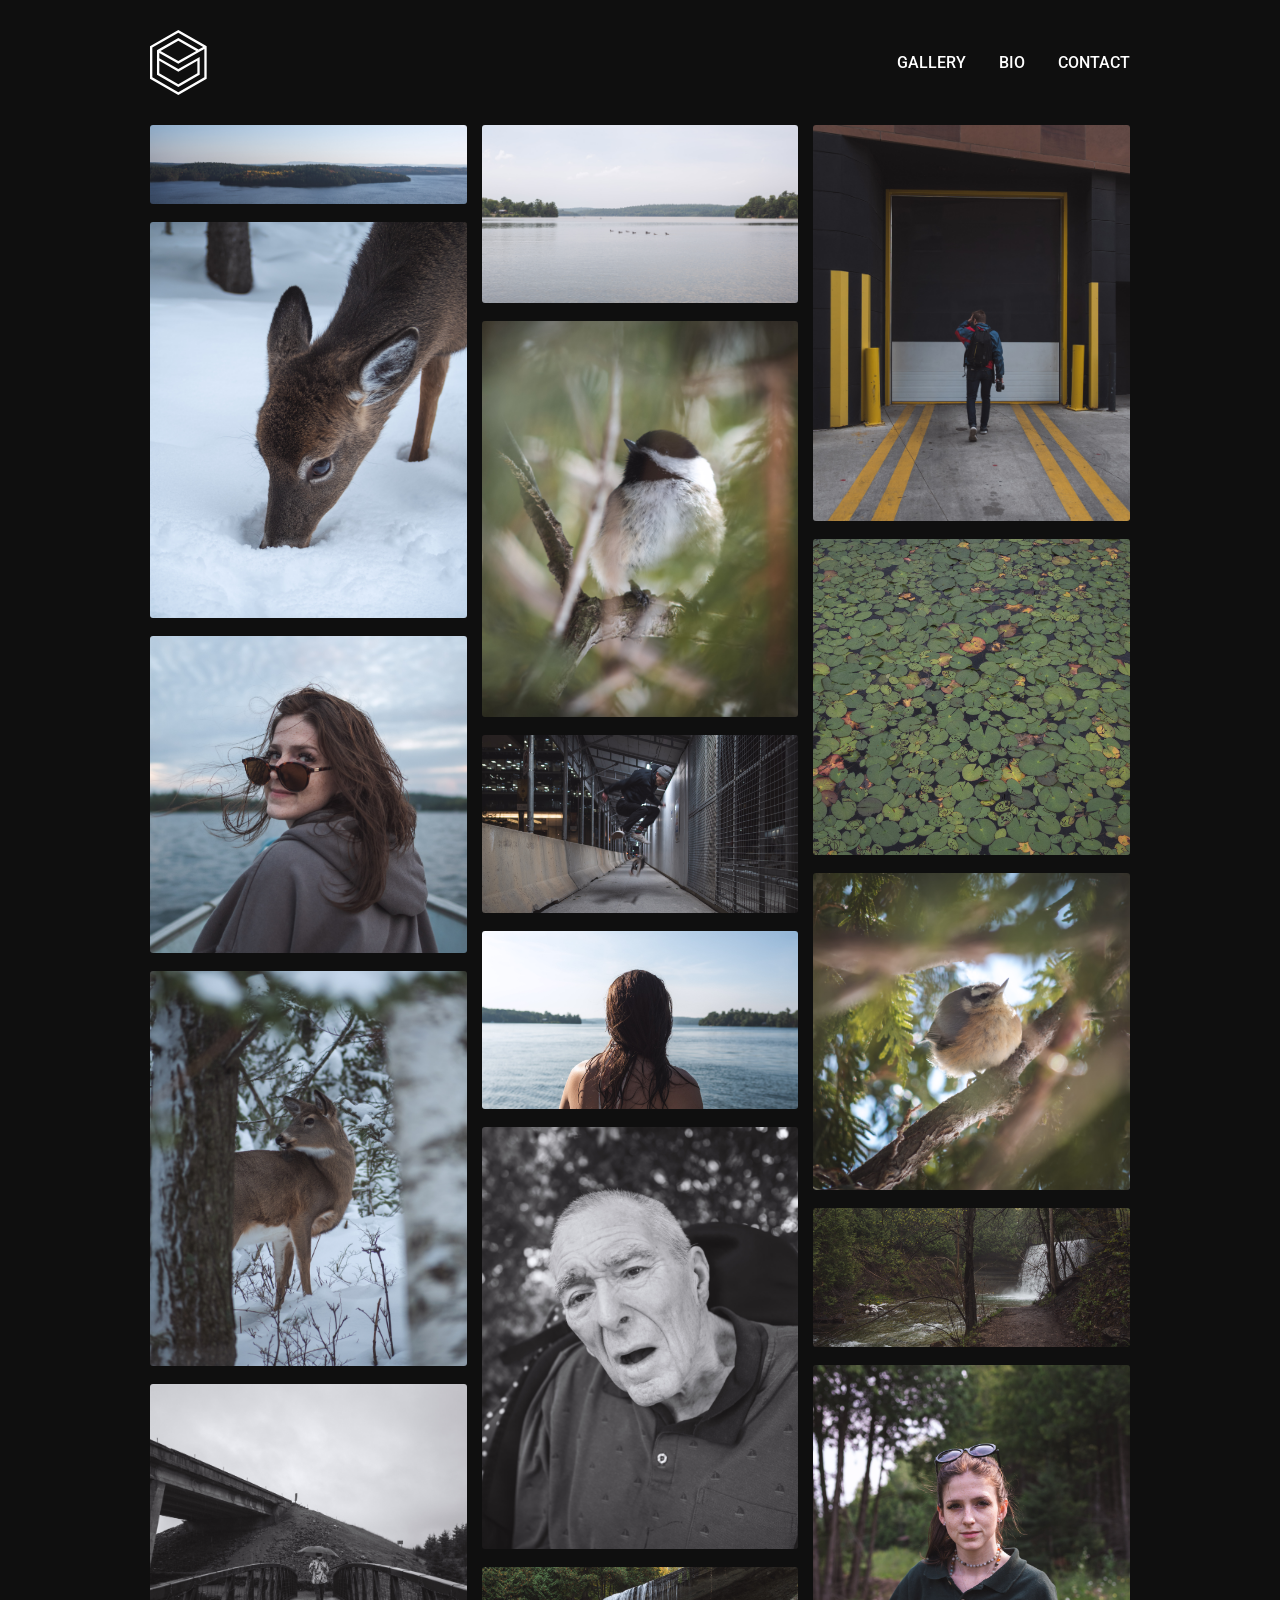
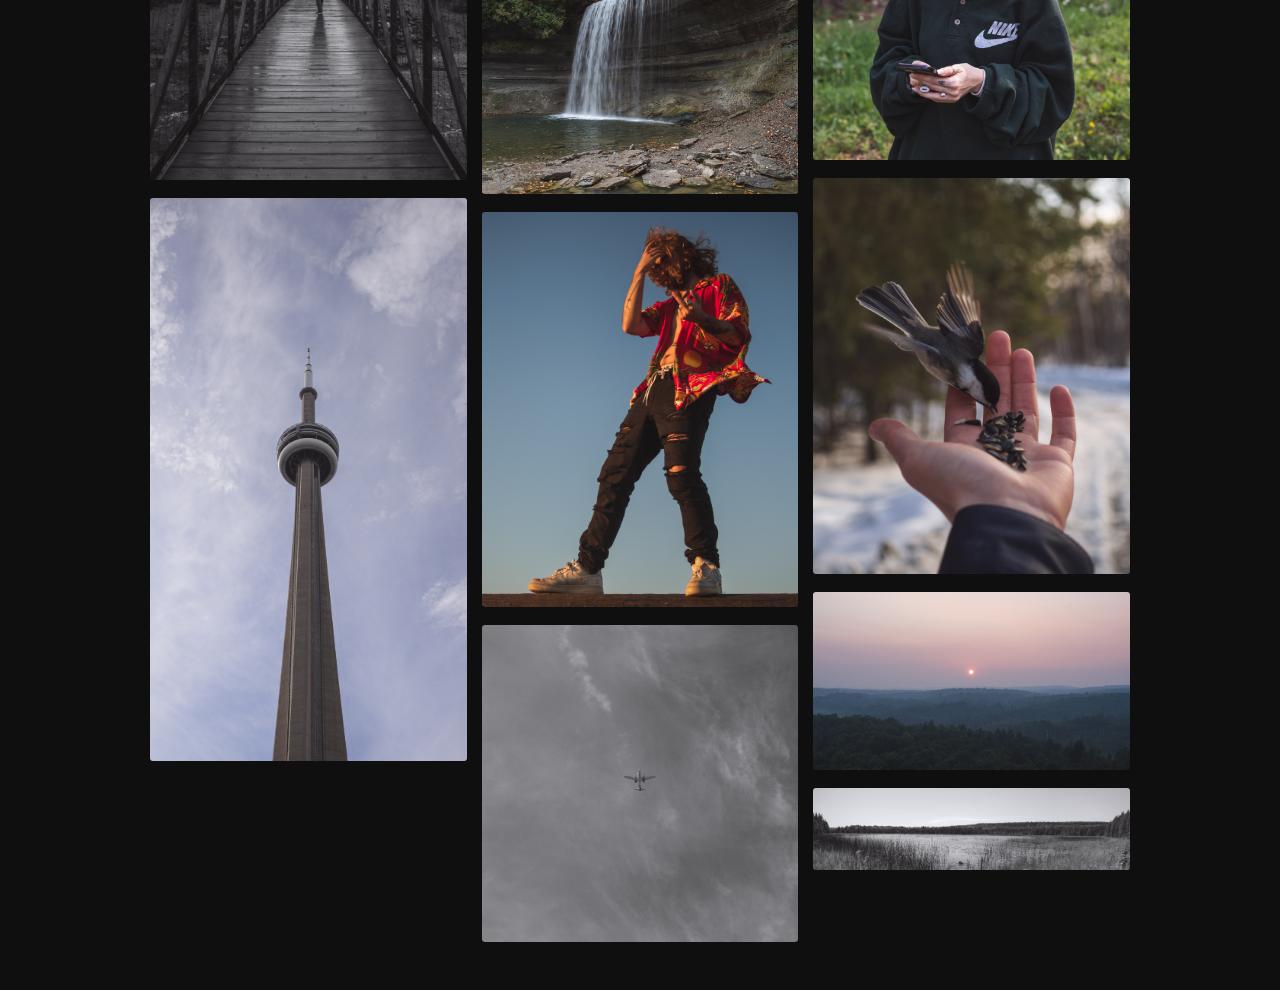
==== commit 57d36b7a: "Small changes just formatted the code" ====
--- a/index.html
+++ b/index.html
@@ -1,24 +1,27 @@
 <!doctype html>
 <html lang="en">
+
 <head>
   <meta charset="utf-8" />
   <meta name="viewport" content="width=device-width,initial-scale=1" />
   <title>Cameron Marshall — Photography Portfolio</title>
-  <meta name="description" content="Personal photography portfolio and playground by Cameron Marshall. Full uncompressed images, randomized grid." />
+  <meta name="description"
+    content="Personal photography portfolio and playground by Cameron Marshall. Full uncompressed images, randomized grid." />
   <script async src="https://www.googletagmanager.com/gtag/js?id=G-ZHPRBBFTCE"></script>
   <script>
     window.dataLayer = window.dataLayer || [];
-    function gtag(){dataLayer.push(arguments);}
+    function gtag() { dataLayer.push(arguments); }
     gtag('js', new Date());
-    gtag('config','G-ZHPRBBFTCE');
+    gtag('config', 'G-ZHPRBBFTCE');
   </script>
-  <link rel="icon" type="image/png" href="GFX/FAVICON/logo-16x16.png"/>
-  <link rel="icon" type="image/png" href="GFX/FAVICON/logo-32x32.png"/>
-  <link rel="icon" type="image/png" href="GFX/FAVICON/logo-96x96.png"/>
+  <link rel="icon" type="image/png" href="GFX/FAVICON/logo-16x16.png" />
+  <link rel="icon" type="image/png" href="GFX/FAVICON/logo-32x32.png" />
+  <link rel="icon" type="image/png" href="GFX/FAVICON/logo-96x96.png" />
   <link rel="preconnect" href="https://fonts.googleapis.com">
   <link href="https://fonts.googleapis.com/css2?family=Roboto:wght@400;500;900&display=swap" rel="stylesheet">
   <link rel="stylesheet" href="style.css" />
 </head>
+
 <body>
   <header class="nav">
     <img src="GFX/LOGO/Logo-main.svg" alt="Cameron Marshall Logo" class="logo-img">
@@ -57,4 +60,5 @@
 
   <script src="script.js"></script>
 </body>
-</html>
+
+</html>
--- a/style.css
+++ b/style.css
@@ -113,7 +113,7 @@
 .grid {
   column-count: 3;
   column-gap: var(--gap);
-  column-fill: auto;
+  column-fill: balance;
   padding: 0 var(--side) 30px;
 }
 
@@ -141,11 +141,27 @@
     column-count: 2;
     padding: 0 var(--side) 80px
   }
+
+  .grid img:hover {
+    transform: none;
+  }
+
+  .grid img {
+    cursor: pointer;
+  }
 }
 
 @media(max-width:600px) {
   .grid {
     column-count: 1
+  }
+
+  .grid img:hover {
+    transform: none;
+  }
+
+  .grid img {
+    cursor: pointer;
   }
 }
 
@@ -293,7 +309,7 @@
 .about p {
   margin: 0;
   line-height: 1.5;
-  font-size: 1px;
+  font-size: 14px;
 }
 
 /* Mobile About */
@@ -354,12 +370,13 @@
     right: 30px;
     margin-top: 0;
   }
-  .close{
-     position: fixed;
-  top: 15px;
-  right: 30px;
-  font-size: 30px;
-  line-height: 1
+
+  .close {
+    position: fixed;
+    top: 15px;
+    right: 30px;
+    font-size: 30px;
+    line-height: 1
   }
 
   /* Mobile Slideshow */
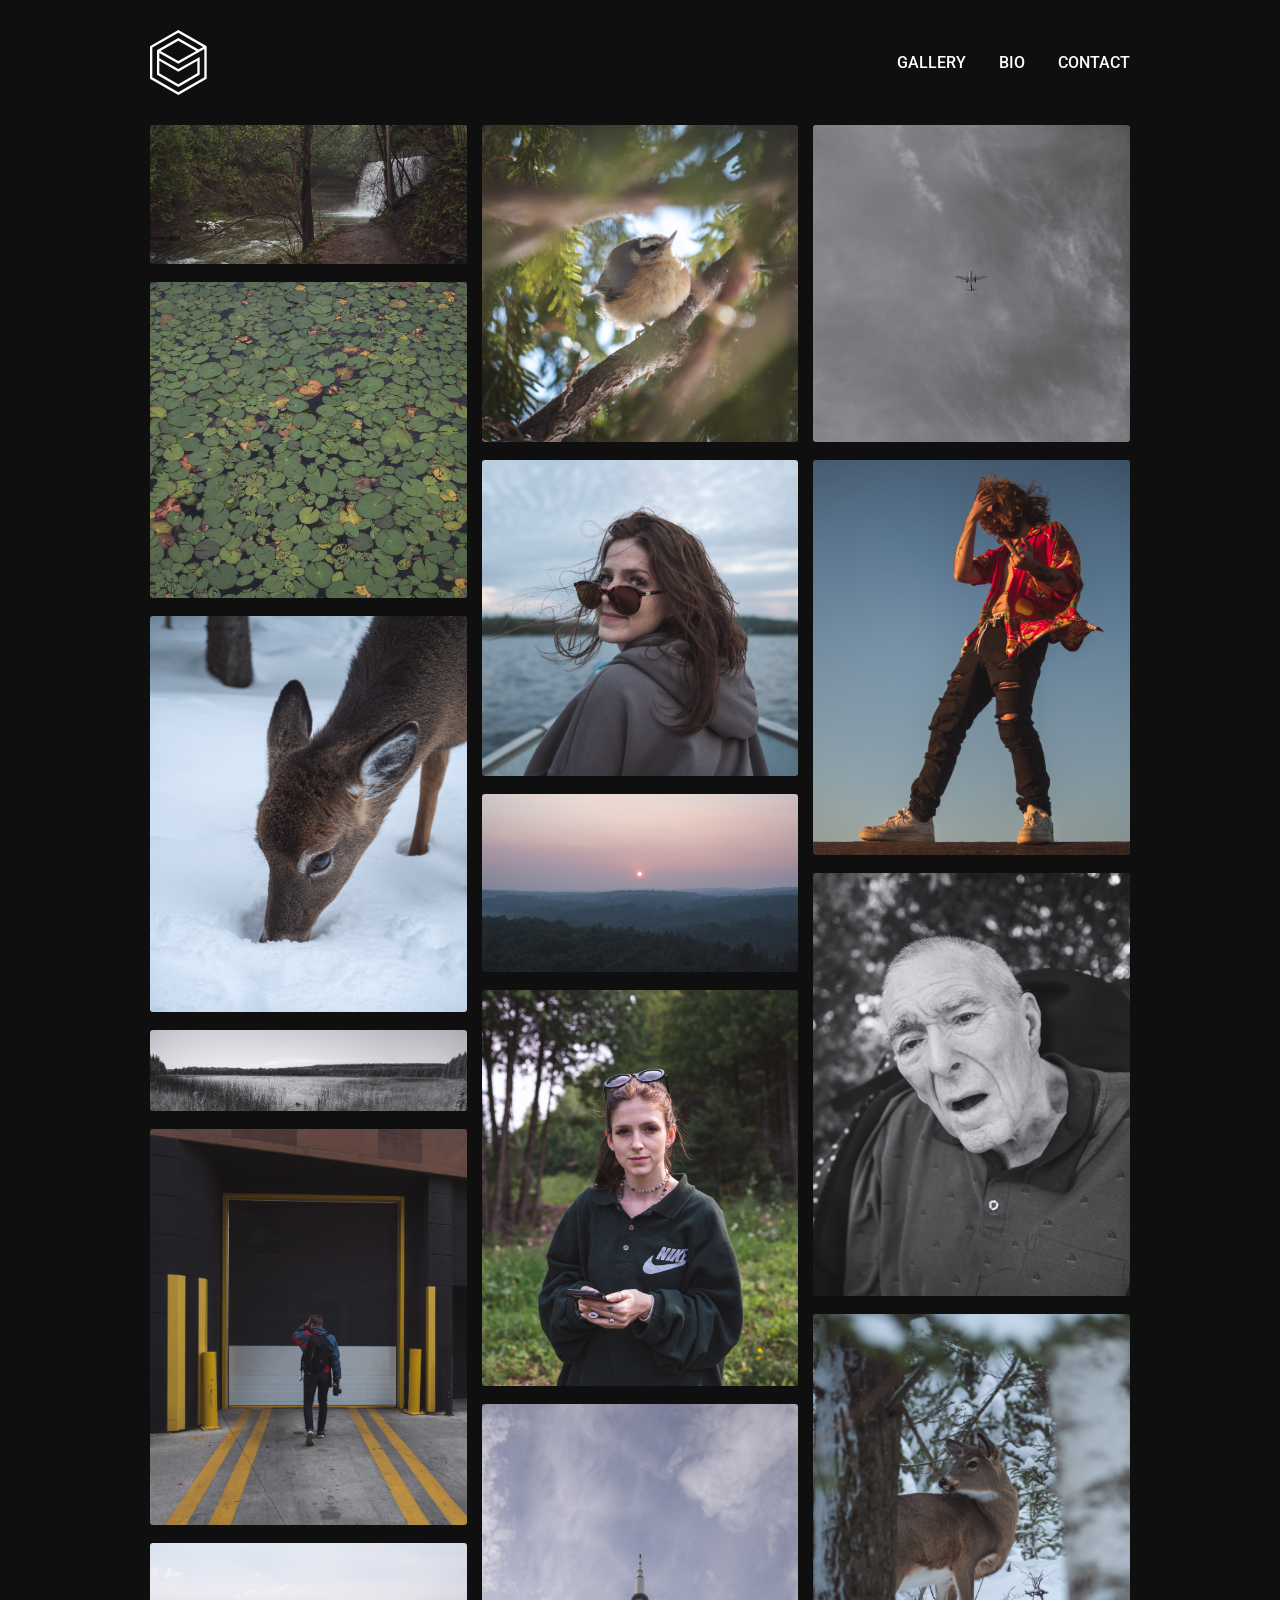
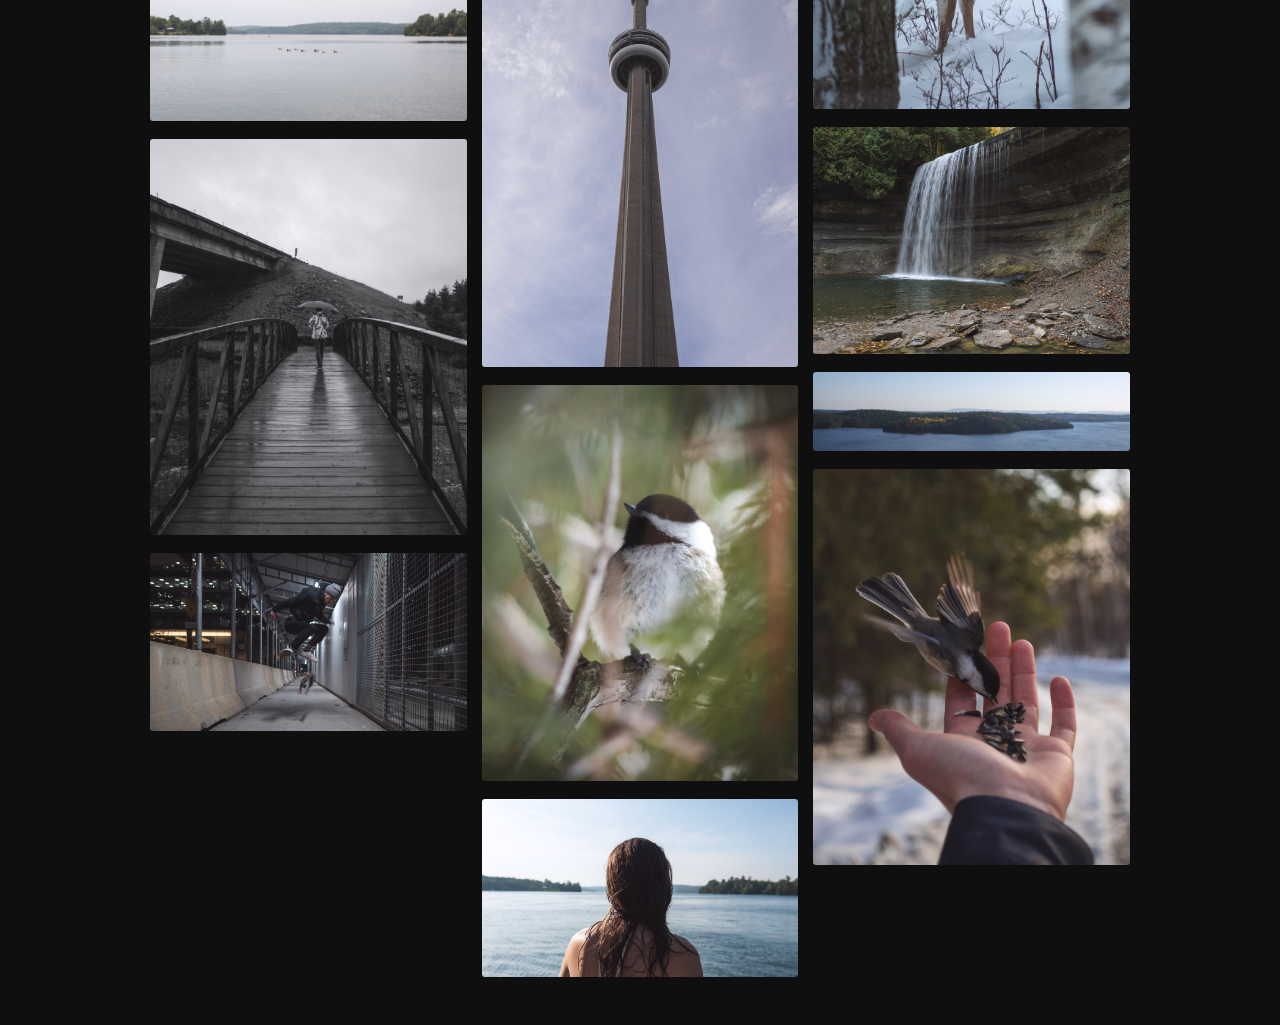
==== commit da778fad: "Code re-work files got messed up and I had to re-upload the code" ====
--- a/index.html
+++ b/index.html
@@ -8,12 +8,7 @@
   <meta name="description"
     content="Personal photography portfolio and playground by Cameron Marshall. Full uncompressed images, randomized grid." />
   <script async src="https://www.googletagmanager.com/gtag/js?id=G-ZHPRBBFTCE"></script>
-  <script>
-    window.dataLayer = window.dataLayer || [];
-    function gtag() { dataLayer.push(arguments); }
-    gtag('js', new Date());
-    gtag('config', 'G-ZHPRBBFTCE');
-  </script>
+  <script> window.dataLayer = window.dataLayer || []; function gtag() { dataLayer.push(arguments); } gtag('js', new Date()); gtag('config', 'G-ZHPRBBFTCE'); </script>
   <link rel="icon" type="image/png" href="GFX/FAVICON/logo-16x16.png" />
   <link rel="icon" type="image/png" href="GFX/FAVICON/logo-32x32.png" />
   <link rel="icon" type="image/png" href="GFX/FAVICON/logo-96x96.png" />
@@ -23,41 +18,26 @@
 </head>
 
 <body>
-  <header class="nav">
-    <img src="GFX/LOGO/Logo-main.svg" alt="Cameron Marshall Logo" class="logo-img">
-    <nav class="nav-links">
-      <a href="index.html">Gallery</a>
-      <a href="about.html">Bio</a>
-      <a href="mailto:cammarshxll@gmail.com">Contact</a>
-    </nav>
-    <button class="hamburger" id="hamburger" aria-label="Open menu">☰</button>
+  <header class="nav"> <img src="GFX/LOGO/Logo-main.svg" alt="Cameron Marshall Logo" class="logo-img">
+    <nav class="nav-links"> <a href="index.html">Gallery</a> <a href="about.html">Bio</a> <a
+        href="mailto:cammarshxll@gmail.com">Contact</a> </nav> <button class="hamburger" id="hamburger"
+      aria-label="Open menu">☰</button>
   </header>
-
   <div class="menu-overlay" id="menuOverlay" hidden>
     <div class="menu-backdrop"></div>
-    <nav class="menu-nav">
-      <a href="index.html">Gallery</a>
-      <a href="about.html">Bio</a>
-      <a href="mailto:cammarshxll@gmail.com">Contact</a>
-      <button class="menu-close" aria-label="Close menu">×</button>
+    <nav class="menu-nav"> <a href="index.html">Gallery</a> <a href="about.html">Bio</a> <a
+        href="mailto:cammarshxll@gmail.com">Contact</a> <button class="menu-close" aria-label="Close menu">×</button>
     </nav>
   </div>
-
   <main class="grid" id="grid"></main>
-
   <div class="modal" id="modal" hidden>
     <div class="modal-backdrop"></div>
-    <div class="modal-figure">
-      <button class="close" aria-label="Close">×</button>
-      <button class="arrow left" aria-label="Previous">‹</button>
-      <button class="arrow right" aria-label="Next">›</button>
-      <img id="modal-img" alt="" />
-      <div class="caption-bar">
-        <span id="modal-exif"></span>
-      </div>
+    <div class="modal-figure"> <button class="close" aria-label="Close">×</button> <button class="arrow left"
+        aria-label="Previous">‹</button> <button class="arrow right" aria-label="Next">›</button> <img id="modal-img"
+        alt="" />
+      <div class="caption-bar"> <span id="modal-exif"></span> </div>
     </div>
   </div>
-
   <script src="script.js"></script>
 </body>
 
--- a/style.css
+++ b/style.css
@@ -113,7 +113,7 @@
 .grid {
   column-count: 3;
   column-gap: var(--gap);
-  column-fill: balance;
+  column-fill: balanced;
   padding: 0 var(--side) 30px;
 }
 
@@ -141,27 +141,11 @@
     column-count: 2;
     padding: 0 var(--side) 80px
   }
-
-  .grid img:hover {
-    transform: none;
-  }
-
-  .grid img {
-    cursor: pointer;
-  }
 }
 
 @media(max-width:600px) {
   .grid {
     column-count: 1
-  }
-
-  .grid img:hover {
-    transform: none;
-  }
-
-  .grid img {
-    cursor: pointer;
   }
 }
 
@@ -388,5 +372,13 @@
     .arrow.right {
       display: none;
     }
+
+    .grid img:hover {
+      transform: none;
+    }
+
+    .grid img {
+      cursor: pointer;
+    }
   }
 }
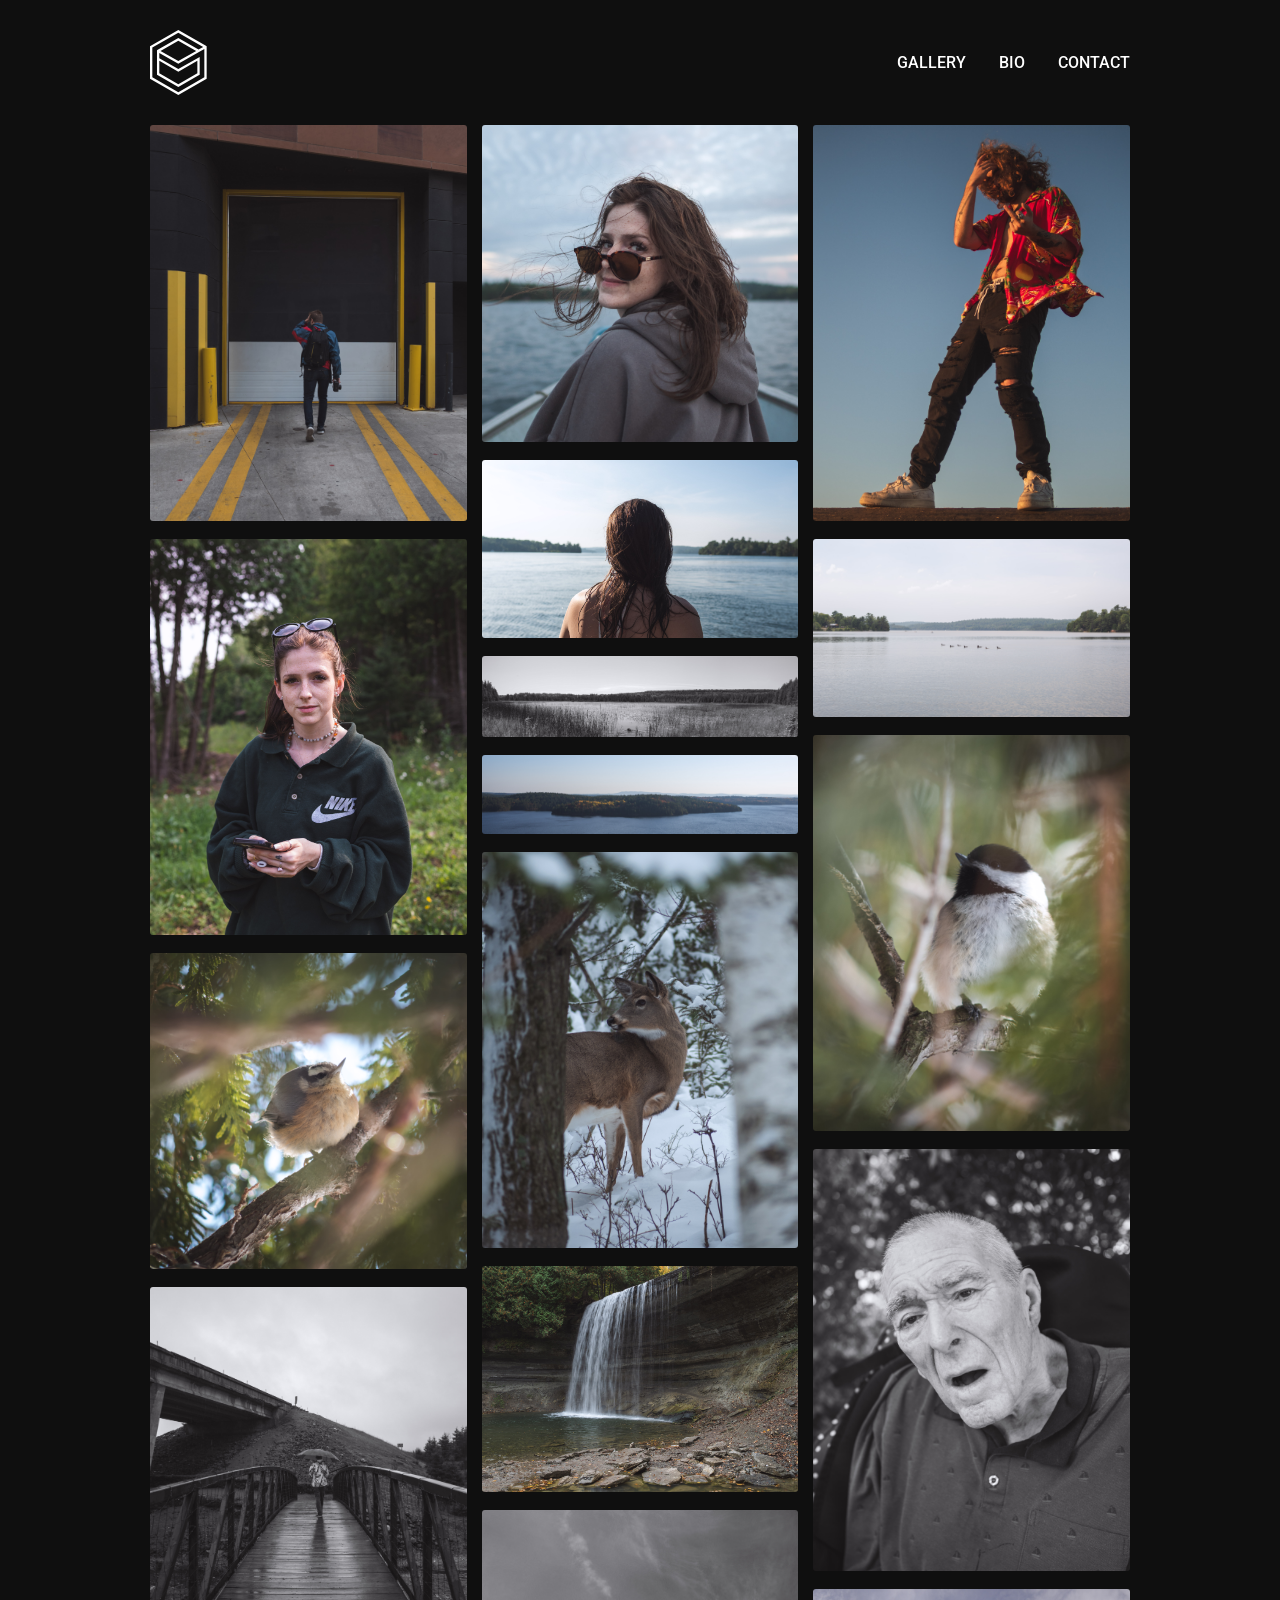
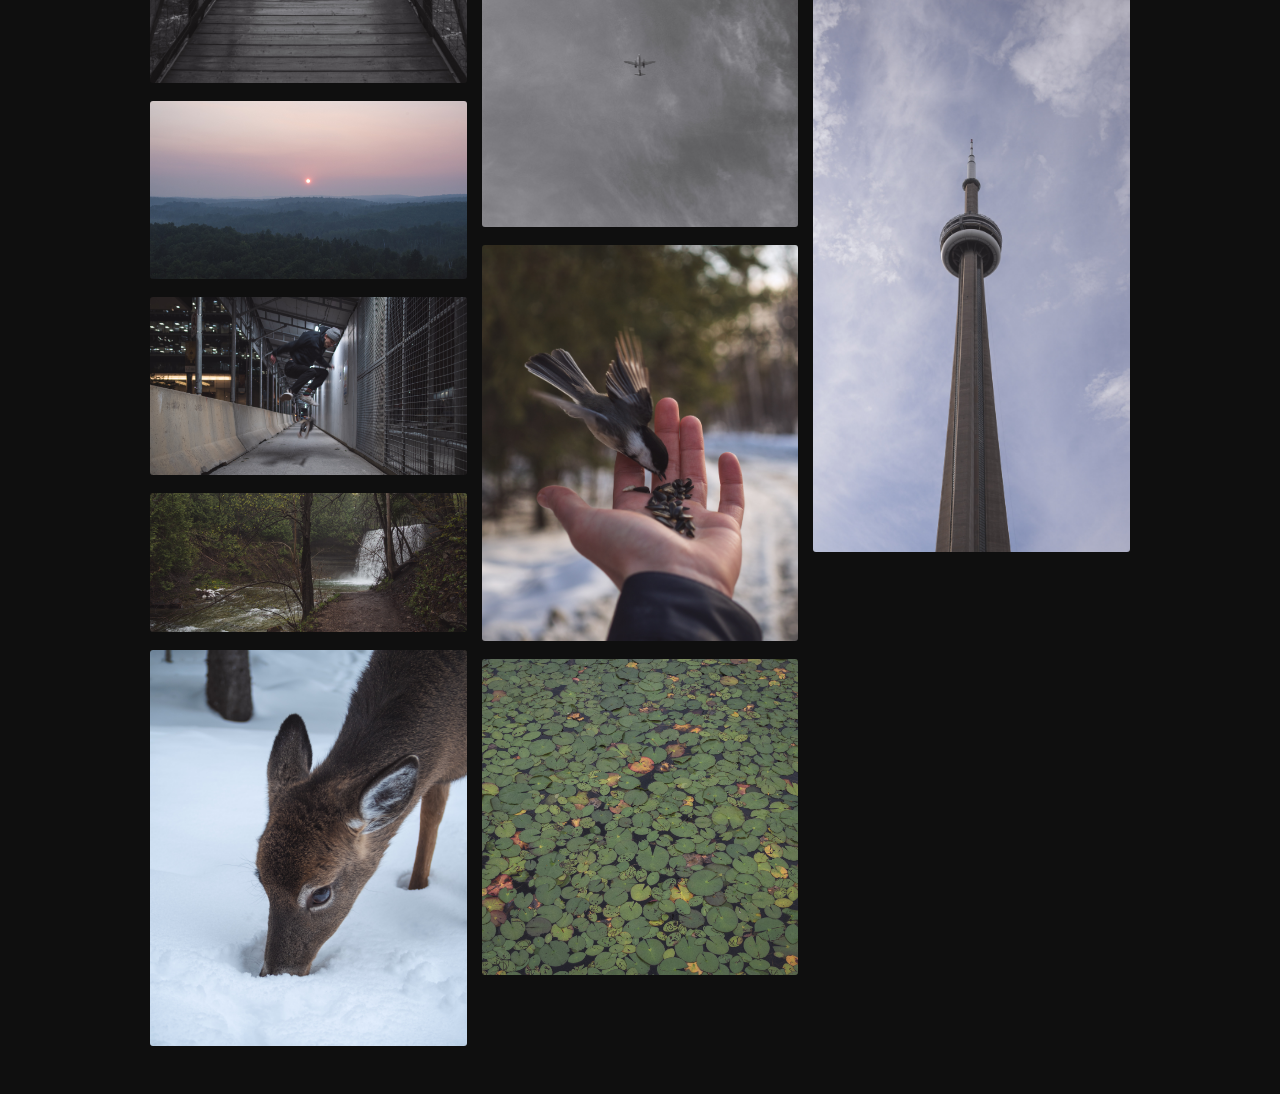
==== commit 7d673673: "Adjustments fixed the code" ====
--- a/index.html
+++ b/index.html
@@ -1,14 +1,12 @@
 <!doctype html>
 <html lang="en">
-
 <head>
   <meta charset="utf-8" />
   <meta name="viewport" content="width=device-width,initial-scale=1" />
   <title>Cameron Marshall — Photography Portfolio</title>
-  <meta name="description"
-    content="Personal photography portfolio and playground by Cameron Marshall. Full uncompressed images, randomized grid." />
+  <meta name="description" content="Personal photography portfolio and playground by Cameron Marshall. Full uncompressed images, randomized grid." />
   <script async src="https://www.googletagmanager.com/gtag/js?id=G-ZHPRBBFTCE"></script>
-  <script> window.dataLayer = window.dataLayer || []; function gtag() { dataLayer.push(arguments); } gtag('js', new Date()); gtag('config', 'G-ZHPRBBFTCE'); </script>
+  <script>window.dataLayer=window.dataLayer||[];function gtag(){dataLayer.push(arguments);}gtag('js',new Date());gtag('config','G-ZHPRBBFTCE');</script>
   <link rel="icon" type="image/png" href="GFX/FAVICON/logo-16x16.png" />
   <link rel="icon" type="image/png" href="GFX/FAVICON/logo-32x32.png" />
   <link rel="icon" type="image/png" href="GFX/FAVICON/logo-96x96.png" />
@@ -16,29 +14,40 @@
   <link href="https://fonts.googleapis.com/css2?family=Roboto:wght@400;500;900&display=swap" rel="stylesheet">
   <link rel="stylesheet" href="style.css" />
 </head>
+<body>
+  <header class="nav">
+    <img src="GFX/LOGO/Logo-main.svg" alt="Cameron Marshall Logo" class="logo-img">
+    <nav class="nav-links">
+      <a href="index.html">Gallery</a>
+      <a href="about.html">Bio</a>
+      <a href="mailto:cammarshxll@gmail.com">Contact</a>
+    </nav>
+    <button class="hamburger" id="hamburger" aria-label="Open menu">☰</button>
+  </header>
 
-<body>
-  <header class="nav"> <img src="GFX/LOGO/Logo-main.svg" alt="Cameron Marshall Logo" class="logo-img">
-    <nav class="nav-links"> <a href="index.html">Gallery</a> <a href="about.html">Bio</a> <a
-        href="mailto:cammarshxll@gmail.com">Contact</a> </nav> <button class="hamburger" id="hamburger"
-      aria-label="Open menu">☰</button>
-  </header>
   <div class="menu-overlay" id="menuOverlay" hidden>
     <div class="menu-backdrop"></div>
-    <nav class="menu-nav"> <a href="index.html">Gallery</a> <a href="about.html">Bio</a> <a
-        href="mailto:cammarshxll@gmail.com">Contact</a> <button class="menu-close" aria-label="Close menu">×</button>
+    <nav class="menu-nav">
+      <a href="index.html">Gallery</a>
+      <a href="about.html">Bio</a>
+      <a href="mailto:cammarshxll@gmail.com">Contact</a>
+      <button class="menu-close" aria-label="Close menu">×</button>
     </nav>
   </div>
+
   <main class="grid" id="grid"></main>
+
   <div class="modal" id="modal" hidden>
     <div class="modal-backdrop"></div>
-    <div class="modal-figure"> <button class="close" aria-label="Close">×</button> <button class="arrow left"
-        aria-label="Previous">‹</button> <button class="arrow right" aria-label="Next">›</button> <img id="modal-img"
-        alt="" />
-      <div class="caption-bar"> <span id="modal-exif"></span> </div>
+    <div class="modal-figure">
+      <button class="close" aria-label="Close">×</button>
+      <button class="arrow left" aria-label="Previous">‹</button>
+      <button class="arrow right" aria-label="Next">›</button>
+      <img id="modal-img" alt="" />
+      <div class="caption-bar"><span id="modal-exif"></span></div>
     </div>
   </div>
+
   <script src="script.js"></script>
 </body>
-
-</html>+</html>
--- a/style.css
+++ b/style.css
@@ -1,384 +1,76 @@
-:root {
-  --bg: #0F0F0F;
-  --fg: #FFFFFF;
-  --gap: 15px;
-  --side: 150px;
+:root{
+  --bg:#0F0F0F;
+  --fg:#FFFFFF;
+  --gap:15px;
+  --side:150px;
 }
+*{box-sizing:border-box;margin:0;padding:0}
+html,body{height:100%;background:var(--bg);color:var(--fg);font-family:'Roboto',sans-serif}
+body{font-size:14px;font-weight:400}
 
-* {
-  box-sizing: border-box;
-  margin: 0;
-  padding: 0
-}
+/* Nav */
+.nav{position:sticky;top:0;z-index:50;display:flex;justify-content:space-between;align-items:center;padding:30px var(--side);background:var(--bg)}
+.logo-img{height:65px;width:auto;display:block}
+.nav-links a{color:var(--fg);text-decoration:none;margin-left:30px;font-weight:500;font-size:12pt;text-transform:uppercase}
+.hamburger{display:none;background:none;border:none;color:#fff;font-size:30px;cursor:pointer}
 
-html,
-body {
-  height: 100%;
-  background: var(--bg);
-  color: var(--fg);
-  font-family: 'Roboto', sans-serif
-}
+/* Overlay menu */
+.menu-overlay{position:fixed;inset:0;z-index:100;display:grid;place-items:center}
+.menu-overlay[hidden]{display:none}
+.menu-backdrop{position:absolute;inset:0;background:rgba(0,0,0,.8);backdrop-filter:blur(15px)}
+.menu-nav{position:relative;z-index:2;text-align:center}
+.menu-nav a{display:block;color:#fff;text-decoration:none;font-size:14pt;margin:30px 0}
+.menu-close{background:none;border:none;color:#fff;font-size:30px;cursor:pointer;margin-top:40px}
 
-body {
-  font-size: 14px;
-  font-weight: 400;
-}
-
-.nav {
-  position: sticky;
-  top: 0;
-  z-index: 50;
-  display: flex;
-  justify-content: space-between;
-  align-items: center;
-  padding: 30px var(--side);
-  background: var(--bg)
-}
-
-.logo-img {
-  height: 65px;
-  width: auto;
-  display: block
-}
-
-.nav-links a {
-  color: var(--fg);
-  text-decoration: none;
-  margin-left: 30px;
-  font-weight: 500;
-  font-size: 12pt;
-  text-transform: uppercase;
-}
-
-.hamburger {
-  display: none;
-  background: none;
-  border: none;
-  color: #fff;
-  font-size: 30px;
-  cursor: pointer
-}
-
-.menu-overlay {
-  position: fixed;
-  inset: 0;
-  z-index: 100;
-  display: grid;
-  place-items: center
-}
-
-.menu-overlay[hidden] {
-  display: none
-}
-
-.menu-backdrop {
-  position: absolute;
-  inset: 0;
-  background: rgba(0, 0, 0, .8);
-  backdrop-filter: blur(15px)
-}
-
-.menu-nav {
-  position: relative;
-  z-index: 2;
-  text-align: center
-}
-
-.menu-nav a {
-  display: block;
-  color: #fff;
-  text-decoration: none;
-  font-size: 14pt;
-  margin: 30px 0
-}
-
-.menu-close {
-  background: none;
-  border: none;
-  color: #fff;
-  font-size: 30px;
-  cursor: pointer;
-  margin-top: 40px
-}
-
-h1 {
-  font: 700 48px 'Roboto', sans-serif
-}
-
-h2 {
-  font: 500 24px 'Roboto', sans-serif
-}
+/* Type */
+h1{font:700 48px 'Roboto',sans-serif}
+h2{font:500 24px 'Roboto',sans-serif}
 
 /* Masonry grid */
-.grid {
-  column-count: 3;
-  column-gap: var(--gap);
-  column-fill: balanced;
-  padding: 0 var(--side) 30px;
-}
-
-.grid img {
-  width: 100%;
-  margin-bottom: var(--gap);
-  border-radius: 3px;
-  cursor: pointer;
-  break-inside: avoid;
-  transition: transform .1s ease, opacity .1s ease;
-}
-
-.grid img:hover {
-  transform: scale(0.99)
-}
-
-@media(max-width:1200px) {
-  .grid {
-    column-count: 2
-  }
-}
-
-@media(max-width:900px) {
-  .grid {
-    column-count: 2;
-    padding: 0 var(--side) 80px
-  }
-}
-
-@media(max-width:600px) {
-  .grid {
-    column-count: 1
-  }
-}
+.grid{column-count:3;column-gap:var(--gap);column-fill:balanced;padding:0 var(--side) 30px}
+.grid img{width:100%;margin-bottom:var(--gap);border-radius:3px;cursor:pointer;break-inside:avoid;transition:transform .1s ease,opacity .1s ease}
+.grid img:hover{transform:scale(.99)}
+@media(max-width:1200px){.grid{column-count:2}}
+@media(max-width:900px){.grid{column-count:2;padding:0 var(--side) 80px}}
+@media(max-width:600px){.grid{column-count:1}}
 
 /* About */
-.about {
-  display: grid;
-  grid-template-columns: 1fr 1fr;
-  gap: 100px;
-  padding: 100px var(--side);
-  align-items: center
-}
-
-.about img {
-  width: 100%;
-  border-radius: 3px
-}
-
-@media(max-width:900px) {
-  .about {
-    grid-template-columns: 1fr
-  }
-}
-
-.about {
-  padding: 30px 50px
+.about{display:grid;grid-template-columns:auto 1fr;gap:100px;padding:100px var(--side);align-items:start}
+.about img{width:100%;max-width:300px;height:auto;border-radius:4px;display:block}
+.about h1{font:700 48px/1.1 'Roboto',sans-serif;margin:15px 0 10px 0}
+.about h2{font:500 24px/1.3 'Roboto',sans-serif;margin:0 0 30px 0;opacity:.85}
+.about p{margin:0;line-height:1.5;font-size:14px}
+@media(max-width:900px){
+  .about{grid-template-columns:1fr;gap:30px;padding:0 30px 15px}
+  .about img{max-width:100%}
+  .about h1{margin:0 0 10px 0}
 }
 
 /* Modal */
-.modal {
-  position: fixed;
-  inset: 0;
-  display: grid;
-  place-items: center
+.modal{position:fixed;inset:0;display:grid;place-items:center}
+.modal[hidden]{display:none}
+.modal-backdrop{position:absolute;inset:0;background:rgba(0,0,0,.8);backdrop-filter:blur(15px)}
+.modal-figure{position:relative;z-index:2;display:flex;flex-direction:column;align-items:center;max-width:90vw}
+#modal-img{max-width:90vw;max-height:calc(100vh - 180px);width:auto;height:auto;display:block;border-radius:3px;transition:opacity .25s ease,transform .35s cubic-bezier(.4,0,.2,1)}
+.caption-bar{width:100%;margin-top:15px;display:flex;justify-content:center;color:var(--fg);font-size:12pt}
+.close,.arrow{position:absolute;z-index:3;color:#fff;background:none;border:none;cursor:pointer}
+.close{top:15px;right:30px;font-size:30px;line-height:1}
+.arrow{font-size:30px;top:50%;transform:translateY(-50%)}
+.arrow.left{left:calc(var(--side)*-.2)}
+.arrow.right{right:calc(var(--side)*-.2)}
+.arrow:hover{color:#BDBDBD}
+body.modal-open .nav{display:none}
+
+/* Mobile */
+@media(max-width:900px){
+  .nav{padding:30px 30px}
+  .nav-links{display:none}
+  .hamburger{display:block}
+  .logo-img{height:55px}
+  .grid{padding:0 30px 10px}
+  .menu-nav a{font-size:22pt;text-transform:uppercase;letter-spacing:.5px;margin:25px 0;font-weight:700}
+  .menu-close{position:fixed;top:15px;right:30px;margin-top:0}
+  .close{position:fixed;top:15px;right:30px;font-size:30px;line-height:1}
+  .arrow.left,.arrow.right{display:none}
+  .grid img:hover{transform:none}
 }
-
-.modal[hidden] {
-  display: none
-}
-
-.modal-backdrop {
-  position: absolute;
-  inset: 0;
-  background: rgba(0, 0, 0, .8);
-  backdrop-filter: blur(15px)
-}
-
-.modal-figure {
-  position: relative;
-  z-index: 2;
-  display: flex;
-  flex-direction: column;
-  align-items: center;
-  max-width: 90vw;
-}
-
-#modal-img {
-  max-width: 90vw;
-  max-height: calc(100vh - 180px);
-  width: auto;
-  height: auto;
-  display: block;
-  border-radius: 3px;
-  transition: opacity .25s ease, transform .25s ease;
-}
-
-.caption-bar {
-  width: 100%;
-  margin-top: 15px;
-  display: flex;
-  justify-content: center;
-  color: var(--fg);
-  font-size: 12pt;
-}
-
-.close,
-.arrow {
-  position: absolute;
-  z-index: 3;
-  color: #fff;
-  background: none;
-  border: none;
-  cursor: pointer
-}
-
-.close {
-  position: fixed;
-  top: 15px;
-  right: 30px;
-  font-size: 30px;
-  line-height: 1
-}
-
-.arrow {
-  font-size: 30px;
-  top: 50%;
-  transform: translateY(-50%)
-}
-
-.arrow.left {
-  left: calc(var(--side) * -0.2);
-  transition: color .2s
-}
-
-.arrow.right {
-  right: calc(var(--side) * -0.2);
-  transition: color .2s
-}
-
-.arrow:hover {
-  color: #BDBDBD
-}
-
-body.modal-open .nav {
-  display: none
-}
-
-/* Bio page */
-.about {
-  display: grid;
-  grid-template-columns: auto 1fr;
-  gap: 100px;
-  padding: 100px 250px;
-  align-items: start;
-}
-
-.about img {
-  width: 100%;
-  max-width: 300px;
-  height: auto;
-  border-radius: 4px;
-  display: block;
-}
-
-.about h1 {
-  font: 700 48px/1.1 'Roboto', sans-serif;
-  margin: 15px 0 10px 0;
-}
-
-.about h2 {
-  font: 500 24px/1.3 'Roboto', sans-serif;
-  margin: 0 0 30px 0;
-  opacity: .85;
-}
-
-.about p {
-  margin: 0;
-  line-height: 1.5;
-  font-size: 14px;
-}
-
-/* Mobile About */
-@media(max-width:900px) {
-  .about {
-    grid-template-columns: 1fr;
-    gap: 30px;
-    padding: 0px 50px;
-    padding-bottom: 50px;
-  }
-
-  .about img {
-    max-width: 100%;
-  }
-
-  .about h1 {
-    margin: 0 0 10px 0;
-  }
-}
-
-/* Mobile nav */
-@media(max-width:900px) {
-  .nav {
-    padding: 30px 50px;
-  }
-
-  .nav-links {
-    display: none
-  }
-
-  .hamburger {
-    display: block
-  }
-
-  .logo-img {
-    height: 55px
-  }
-
-  .grid {
-    padding: 0 50px;
-  }
-
-  .menu-nav a {
-    font-size: 22pt;
-    text-transform: uppercase;
-    letter-spacing: .5px;
-    margin: 25px 0;
-    font-weight: 700;
-  }
-
-  .menu-nav {
-    position: relative;
-  }
-
-  .menu-close {
-    position: fixed;
-    top: 15px;
-    right: 30px;
-    margin-top: 0;
-  }
-
-  .close {
-    position: fixed;
-    top: 15px;
-    right: 30px;
-    font-size: 30px;
-    line-height: 1
-  }
-
-  /* Mobile Slideshow */
-  @media(max-width:900px) {
-    .arrow.left {
-      display: none;
-    }
-
-    .arrow.right {
-      display: none;
-    }
-
-    .grid img:hover {
-      transform: none;
-    }
-
-    .grid img {
-      cursor: pointer;
-    }
-  }
-}
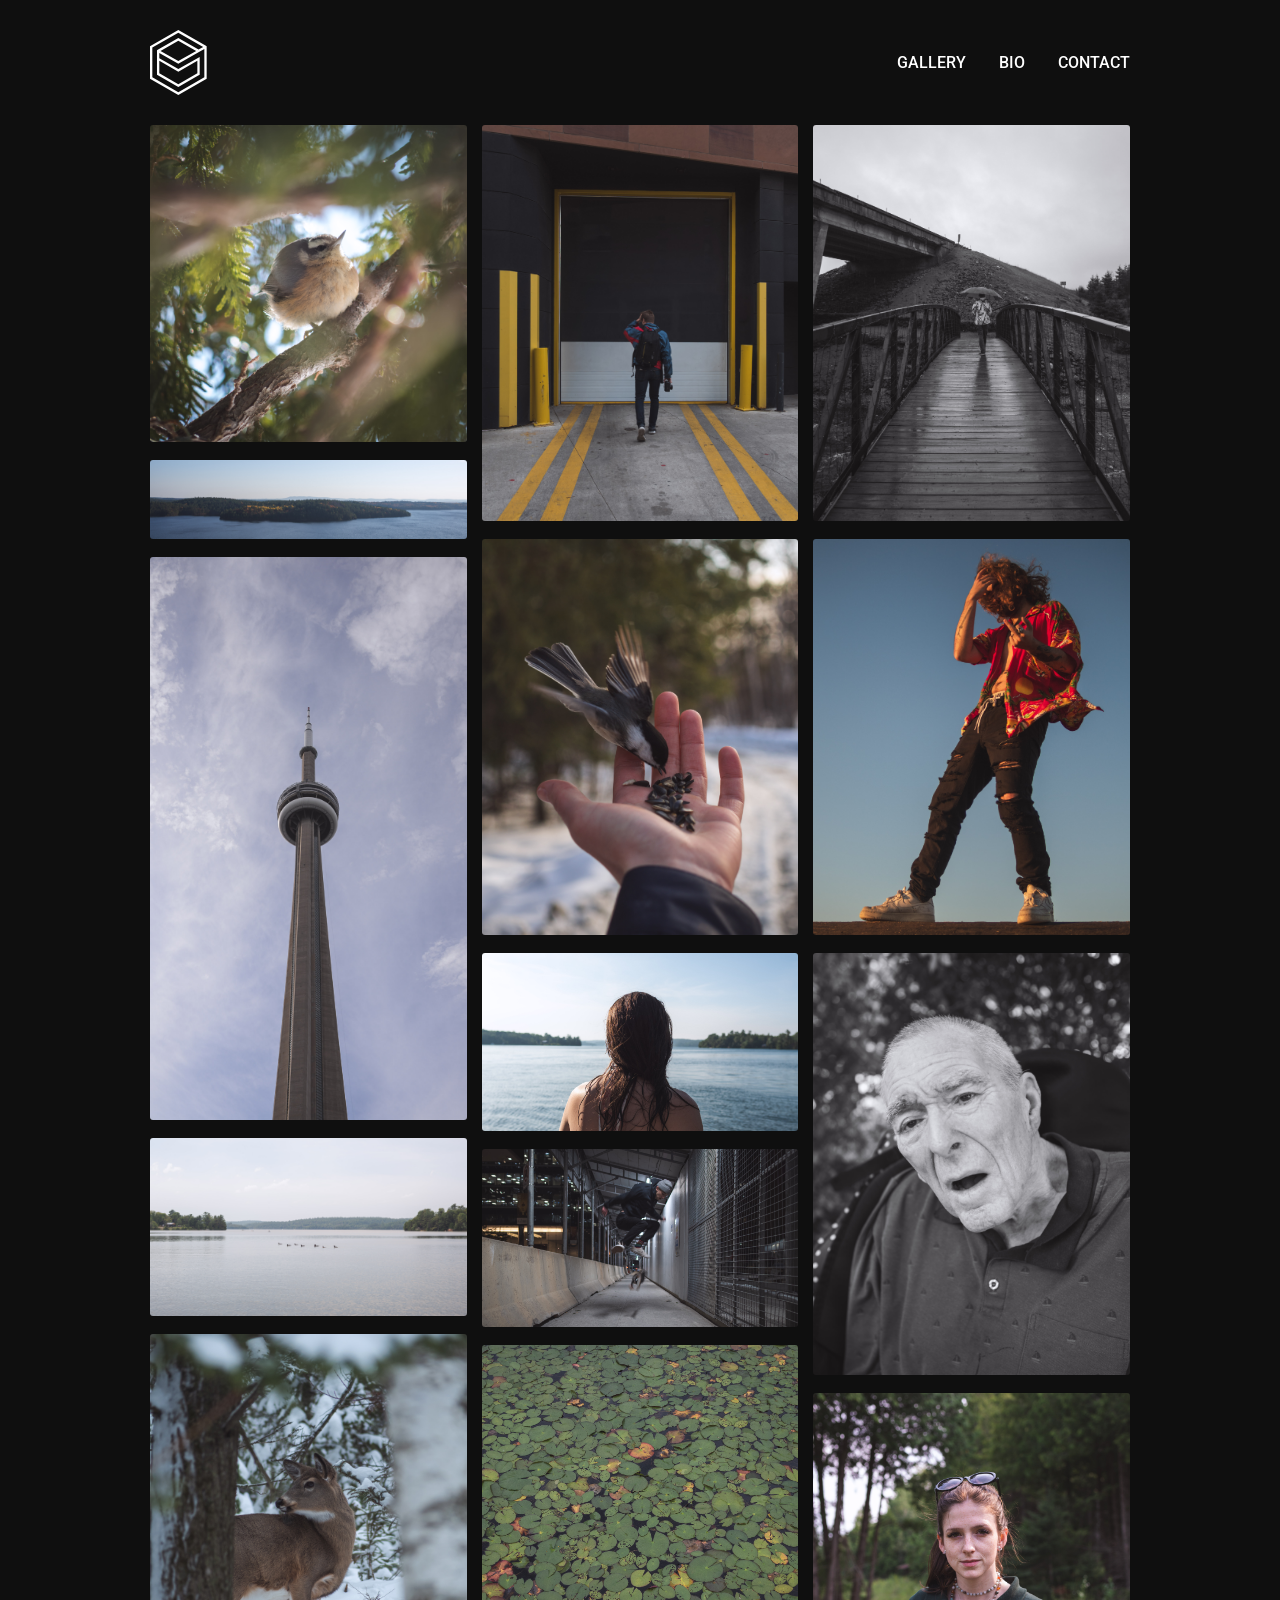
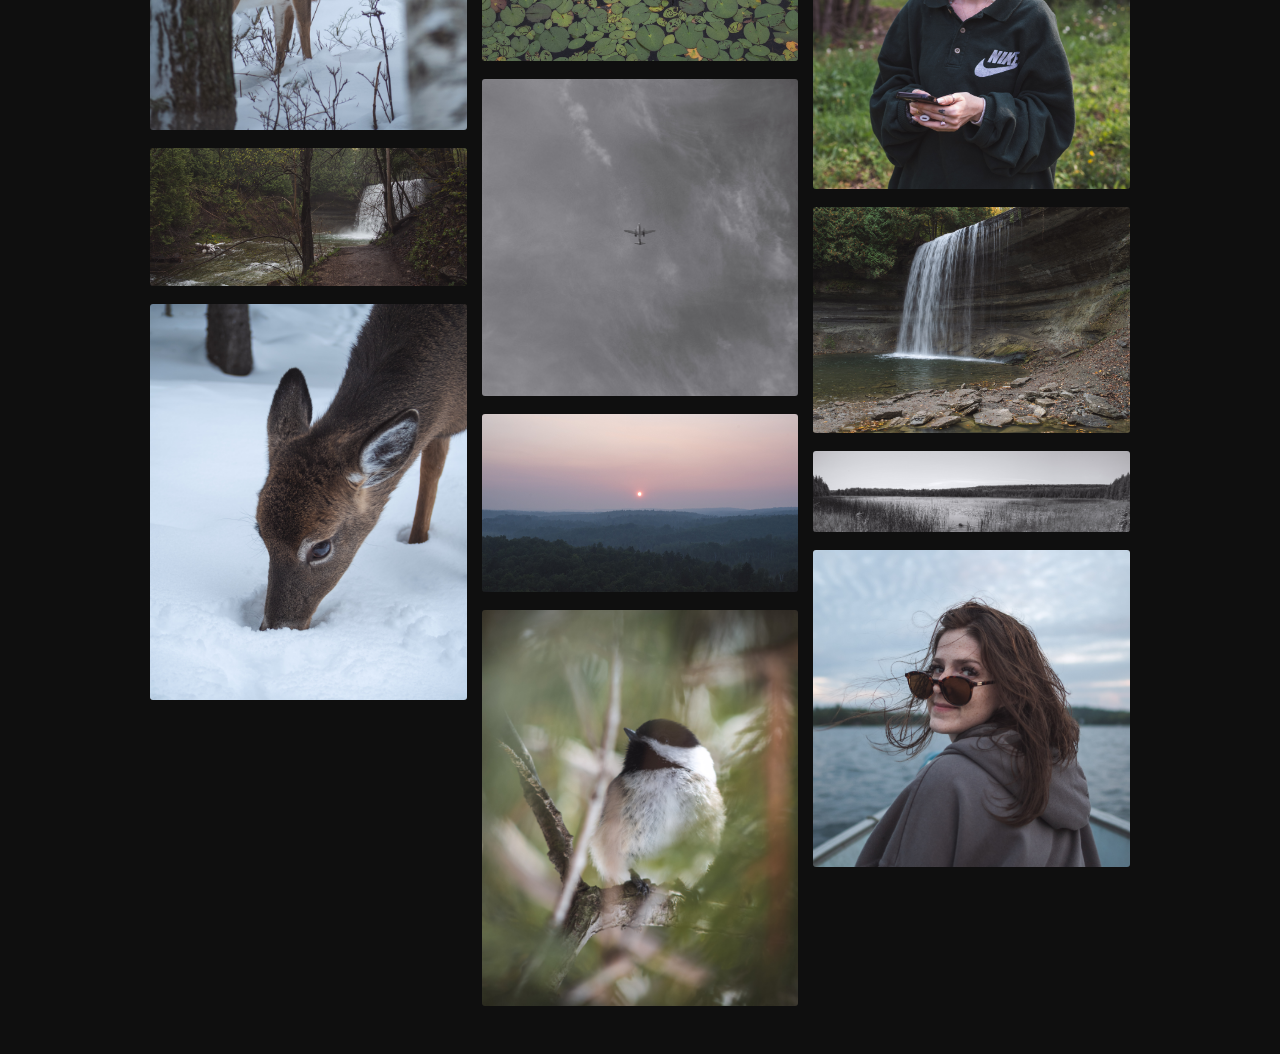
==== commit 7bde0935: "Update index.html" ====
--- a/index.html
+++ b/index.html
@@ -50,4 +50,4 @@
 
   <script src="script.js"></script>
 </body>
-</html>
+</html>
--- a/style.css
+++ b/style.css
@@ -28,7 +28,7 @@
 
 /* Masonry grid */
 .grid{column-count:3;column-gap:var(--gap);column-fill:balanced;padding:0 var(--side) 30px}
-.grid img{width:100%;margin-bottom:var(--gap);border-radius:3px;cursor:pointer;break-inside:avoid;transition:transform .1s ease,opacity .1s ease}
+.grid img{width:100%;margin-bottom:var(--gap);border-radius:3px;cursor:pointer;break-inside:avoid}
 .grid img:hover{transform:scale(.99)}
 @media(max-width:1200px){.grid{column-count:2}}
 @media(max-width:900px){.grid{column-count:2;padding:0 var(--side) 80px}}
@@ -51,10 +51,10 @@
 .modal[hidden]{display:none}
 .modal-backdrop{position:absolute;inset:0;background:rgba(0,0,0,.8);backdrop-filter:blur(15px)}
 .modal-figure{position:relative;z-index:2;display:flex;flex-direction:column;align-items:center;max-width:90vw}
-#modal-img{max-width:90vw;max-height:calc(100vh - 180px);width:auto;height:auto;display:block;border-radius:3px;transition:opacity .25s ease,transform .35s cubic-bezier(.4,0,.2,1)}
+#modal-img{max-width:90vw;max-height:calc(100vh - 180px);width:auto;height:auto;display:block;border-radius:3px}
 .caption-bar{width:100%;margin-top:15px;display:flex;justify-content:center;color:var(--fg);font-size:12pt}
 .close,.arrow{position:absolute;z-index:3;color:#fff;background:none;border:none;cursor:pointer}
-.close{top:15px;right:30px;font-size:30px;line-height:1}
+.close{top:10px;right:15px;font-size:30px;line-height:1}
 .arrow{font-size:30px;top:50%;transform:translateY(-50%)}
 .arrow.left{left:calc(var(--side)*-.2)}
 .arrow.right{right:calc(var(--side)*-.2)}
